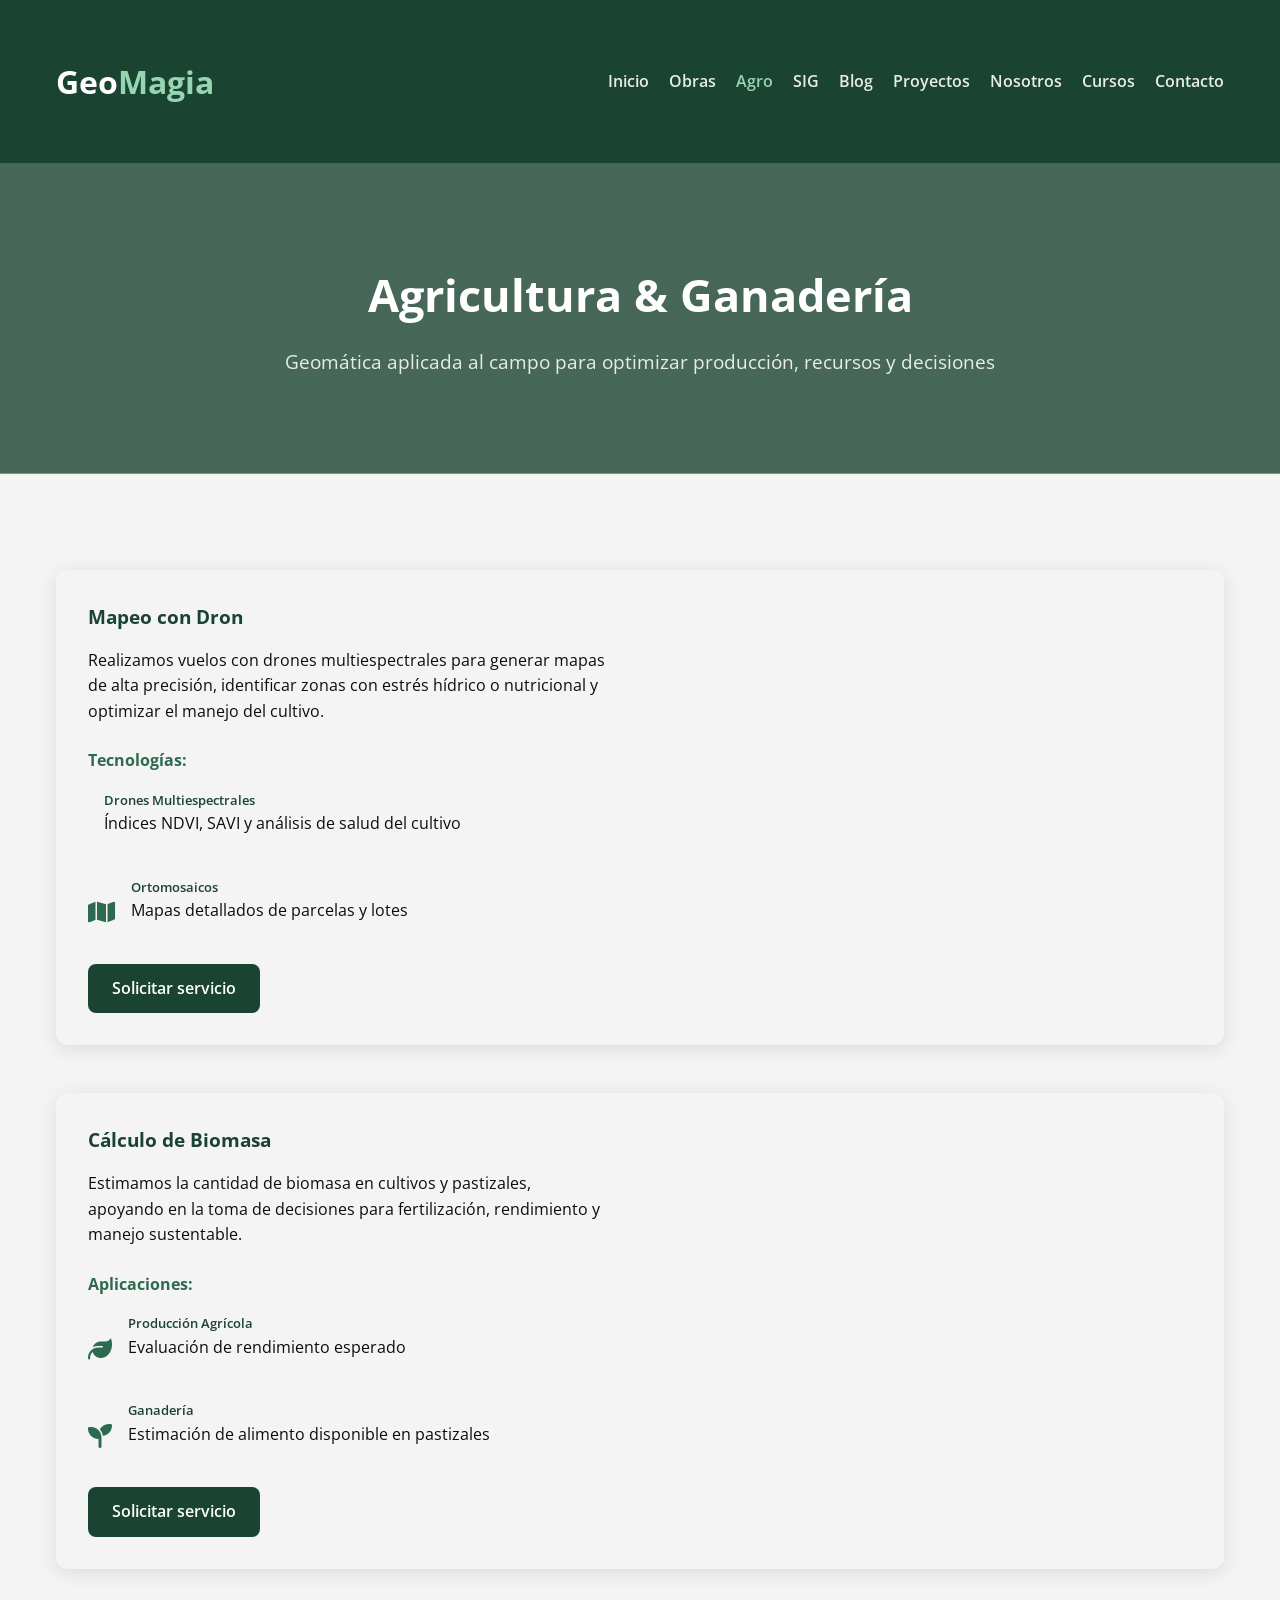
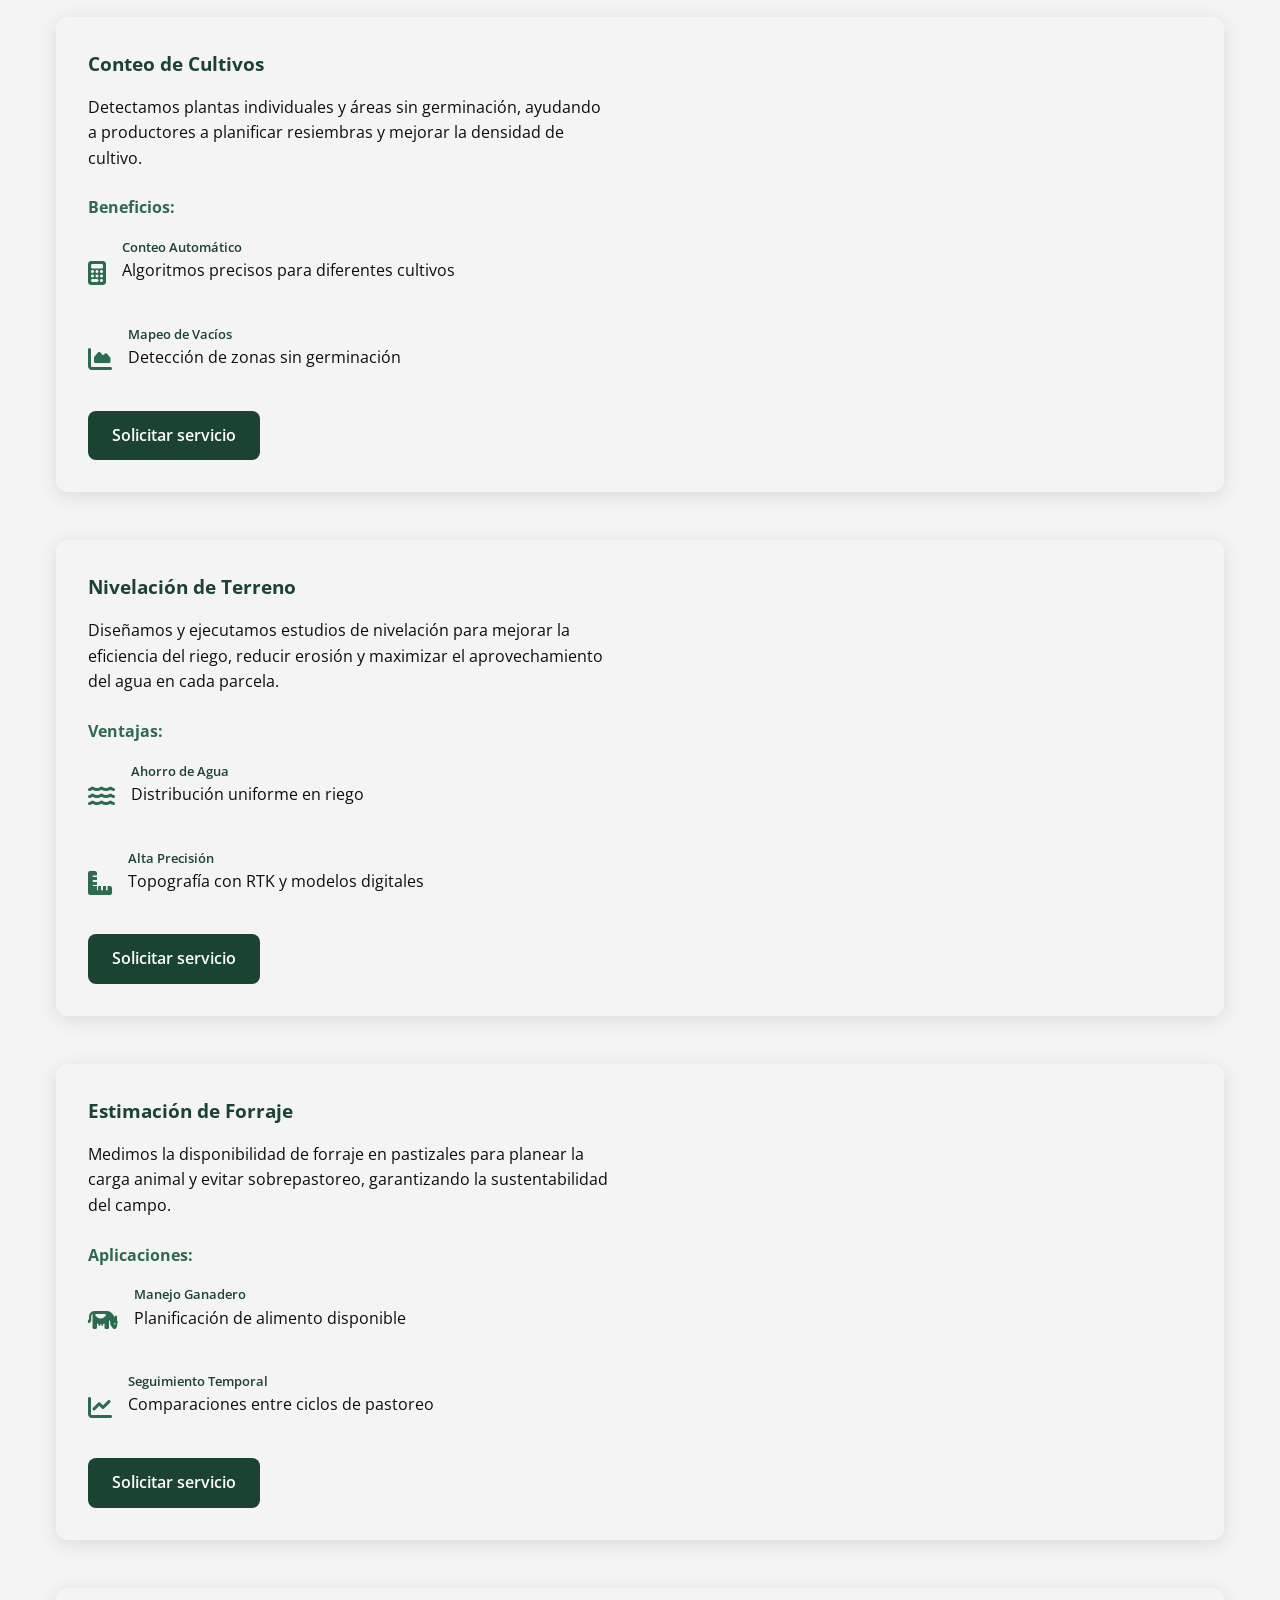
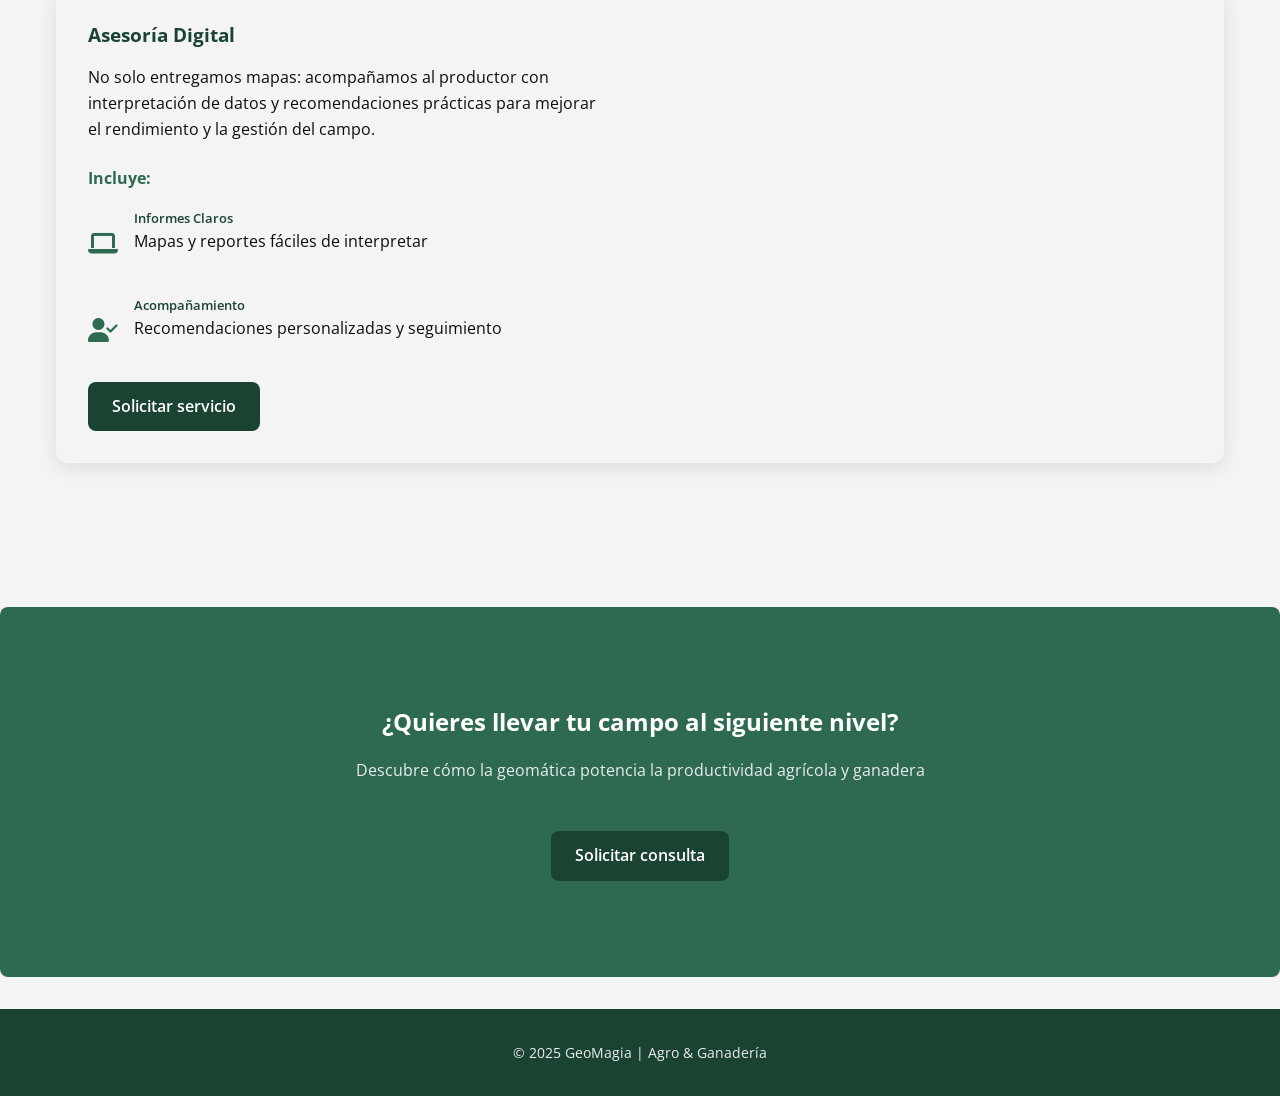
==== agro.html @ 9322156a "Interfaz Geoaxis: HTML, PHP y Diseño" ====
<!DOCTYPE html>
<html lang="es">
<head>
  <meta charset="UTF-8" />
  <meta name="viewport" content="width=device-width, initial-scale=1.0"/>
  <meta name="description" content="Soluciones geoespaciales aplicadas al agro y ganadería en México.">
  <meta name="keywords" content="geomática agro, agricultura de precisión, drones agrícolas, biomasa, conteo de cultivos, nivelación de terreno, forraje, asesoría digital">
  <meta name="author" content="GeoMagia">
  <title>GeoMagia - Agro</title>
  
  <link rel="stylesheet" href="/css/index.css" />
  <link rel="stylesheet" href="/css/agro.css" />
  <link rel="stylesheet" href="https://cdn.jsdelivr.net/npm/aos@2.3.4/dist/aos.css" />
  <link href="https://fonts.googleapis.com/css2?family=Open+Sans:wght@400;600;700&display=swap" rel="stylesheet" />
  <link rel="stylesheet" href="https://cdnjs.cloudflare.com/ajax/libs/font-awesome/6.4.0/css/all.min.css" />
</head>
<body>

<header class="header agro-header">
  <div class="contenedor">
    <div class="barra">
       <h1 class="logo">
                <a href="index.html" class="logo-link">Geo<span>Magia</span></a>
            </h1>
      <nav class="navegacion">
        <a href="index.html">Inicio</a>
        <a href="obras.html">Obras</a>
        <a href="agro.html" class="activo">Agro</a>
        <a href="sig.html">SIG</a>
        <a href="blog2.html">Blog</a>
        <a href="proyectos.html">Proyectos</a>
        <a href="nosotros.html">Nosotros</a>
        <a href="cursos.html">Cursos</a>
        <a href="contacto.html">Contacto</a>
      </nav>
    </div>
  </div>
</header>

<div class="hero-servicios agro-hero" data-aos="fade-in">
  <h1>Agricultura & Ganadería</h1>
  <p>Geomática aplicada al campo para optimizar producción, recursos y decisiones</p>
</div>

<main class="contenedor servicios-detalle">
  <section aria-label="Detalle de servicios agro">

    <!-- Servicio 1 -->
    <div class="servicio-detalle" data-aos="fade-right">
      <div class="servicio-texto">
        <h3>Mapeo con Dron</h3>
        <p>Realizamos vuelos con drones multiespectrales para generar mapas de alta precisión, identificar zonas con estrés hídrico o nutricional y optimizar el manejo del cultivo.</p>
        <div class="servicio-caracteristicas">
          <h4>Tecnologías:</h4>
          <div class="caracteristicas-grid">
            <div class="caracteristica">
              <i class="fas fa-drone"></i>
              <div>
                <h5>Drones Multiespectrales</h5>
                <p>Índices NDVI, SAVI y análisis de salud del cultivo</p>
              </div>
            </div>
            <div class="caracteristica">
              <i class="fas fa-map"></i>
              <div>
                <h5>Ortomosaicos</h5>
                <p>Mapas detallados de parcelas y lotes</p>
              </div>
            </div>
          </div>
        </div>
        <a href="contacto.html" class="boton-primario">Solicitar servicio</a>
      </div>
      <div class="servicio-imagen" style="background-image: url('https://elvuelodeldrone.com/wp-content/uploads/2022/11/DJI-Mavic-3M-cultivo.jpg');"></div>
    </div>

    <!-- Servicio 2 -->
    <div class="servicio-detalle" data-aos="fade-left">
      <div class="servicio-texto">
        <h3>Cálculo de Biomasa</h3>
        <p>Estimamos la cantidad de biomasa en cultivos y pastizales, apoyando en la toma de decisiones para fertilización, rendimiento y manejo sustentable.</p>
        <div class="servicio-caracteristicas">
          <h4>Aplicaciones:</h4>
          <div class="caracteristicas-grid">
            <div class="caracteristica">
              <i class="fas fa-leaf"></i>
              <div>
                <h5>Producción Agrícola</h5>
                <p>Evaluación de rendimiento esperado</p>
              </div>
            </div>
            <div class="caracteristica">
              <i class="fas fa-seedling"></i>
              <div>
                <h5>Ganadería</h5>
                <p>Estimación de alimento disponible en pastizales</p>
              </div>
            </div>
          </div>
        </div>
        <a href="contacto.html" class="boton-primario">Solicitar servicio</a>
      </div>
      <div class="servicio-imagen" style="background-image: url('https://www.czapp.com/wp-content/uploads/2024/05/fi.jpg');"></div>
    </div>

    <!-- Servicio 3 -->
    <div class="servicio-detalle" data-aos="fade-right">
      <div class="servicio-texto">
        <h3>Conteo de Cultivos</h3>
        <p>Detectamos plantas individuales y áreas sin germinación, ayudando a productores a planificar resiembras y mejorar la densidad de cultivo.</p>
        <div class="servicio-caracteristicas">
          <h4>Beneficios:</h4>
          <div class="caracteristicas-grid">
            <div class="caracteristica">
              <i class="fas fa-calculator"></i>
              <div>
                <h5>Conteo Automático</h5>
                <p>Algoritmos precisos para diferentes cultivos</p>
              </div>
            </div>
            <div class="caracteristica">
              <i class="fas fa-chart-area"></i>
              <div>
                <h5>Mapeo de Vacíos</h5>
                <p>Detección de zonas sin germinación</p>
              </div>
            </div>
          </div>
        </div>
        <a href="contacto.html" class="boton-primario">Solicitar servicio</a>
      </div>
      <div class="servicio-imagen" style="background-image: url('https://images.squarespace-cdn.com/content/v1/521e95f4e4b01c5870ce81cf/1602189055629-8PD3NYPQUON2DB9SNEA1/geospatialCropCounting.jpg');"></div>
    </div>

    <!-- Servicio 4 -->
    <div class="servicio-detalle" data-aos="fade-left">
      <div class="servicio-texto">
        <h3>Nivelación de Terreno</h3>
        <p>Diseñamos y ejecutamos estudios de nivelación para mejorar la eficiencia del riego, reducir erosión y maximizar el aprovechamiento del agua en cada parcela.</p>
        <div class="servicio-caracteristicas">
          <h4>Ventajas:</h4>
          <div class="caracteristicas-grid">
            <div class="caracteristica">
              <i class="fas fa-water"></i>
              <div>
                <h5>Ahorro de Agua</h5>
                <p>Distribución uniforme en riego</p>
              </div>
            </div>
            <div class="caracteristica">
              <i class="fas fa-ruler-combined"></i>
              <div>
                <h5>Alta Precisión</h5>
                <p>Topografía con RTK y modelos digitales</p>
              </div>
            </div>
          </div>
        </div>
        <a href="contacto.html" class="boton-primario">Solicitar servicio</a>
      </div>
      <div class="servicio-imagen" style="background-image: url('https://lirp.cdn-website.com/a0dd16ff/dms3rep/multi/opt/tierras-baldias-1920w.webp');"></div>
    </div>

    <!-- Servicio 5 -->
    <div class="servicio-detalle" data-aos="fade-right">
      <div class="servicio-texto">
        <h3>Estimación de Forraje</h3>
        <p>Medimos la disponibilidad de forraje en pastizales para planear la carga animal y evitar sobrepastoreo, garantizando la sustentabilidad del campo.</p>
        <div class="servicio-caracteristicas">
          <h4>Aplicaciones:</h4>
          <div class="caracteristicas-grid">
            <div class="caracteristica">
              <i class="fas fa-cow"></i>
              <div>
                <h5>Manejo Ganadero</h5>
                <p>Planificación de alimento disponible</p>
              </div>
            </div>
            <div class="caracteristica">
              <i class="fas fa-chart-line"></i>
              <div>
                <h5>Seguimiento Temporal</h5>
                <p>Comparaciones entre ciclos de pastoreo</p>
              </div>
            </div>
          </div>
        </div>
        <a href="contacto.html" class="boton-primario">Solicitar servicio</a>
      </div>
      <div class="servicio-imagen" style="background-image: url('https://a.storyblok.com/f/160385/071edb6901/vaca_come_pasto.jpg/m/?w=256&q=100');"></div>
    </div>

    <!-- Servicio 6 -->
    <div class="servicio-detalle" data-aos="fade-left">
      <div class="servicio-texto">
        <h3>Asesoría Digital</h3>
        <p>No solo entregamos mapas: acompañamos al productor con interpretación de datos y recomendaciones prácticas para mejorar el rendimiento y la gestión del campo.</p>
        <div class="servicio-caracteristicas">
          <h4>Incluye:</h4>
          <div class="caracteristicas-grid">
            <div class="caracteristica">
              <i class="fas fa-laptop"></i>
              <div>
                <h5>Informes Claros</h5>
                <p>Mapas y reportes fáciles de interpretar</p>
              </div>
            </div>
            <div class="caracteristica">
              <i class="fas fa-user-check"></i>
              <div>
                <h5>Acompañamiento</h5>
                <p>Recomendaciones personalizadas y seguimiento</p>
              </div>
            </div>
          </div>
        </div>
        <a href="contacto.html" class="boton-primario">Solicitar servicio</a>
      </div>
      <div class="servicio-imagen" style="background-image: url('https://images.unsplash.com/photo-1521790361543-f645cf042ec4?auto=format&fit=crop&w=900&q=80');"></div>
    </div>

  </section>
</main>

<section class="cta-section agro-cta">
  <div class="contenedor">
    <h2>¿Quieres llevar tu campo al siguiente nivel?</h2>
    <p>Descubre cómo la geomática potencia la productividad agrícola y ganadera</p>
    <a href="contacto.html" class="boton-primario">Solicitar consulta</a>
  </div>
</section>

<footer class="footer agro-footer">
  <p>&copy; 2025 GeoMagia | Agro & Ganadería</p>
</footer>

<script src="https://cdn.jsdelivr.net/npm/aos@2.3.4/dist/aos.js"></script>
<script>
  AOS.init({
    duration: 1000,
    once: true,
    easing: 'ease-in-out'
  });
</script>
</body>
</html>
---- css/index.css ----
:root {
    --azul: #1d4ed8;
    --gris-claro: #f5f5f5;
    --blanco: #ffffff;
    --negro: #111827;
}

* {
    box-sizing: border-box;
    margin: 0;
    padding: 0;
    font-family: 'Open Sans', sans-serif;
}

body {
    line-height: 1.6;
    background-color: var(--gris-claro);
    color: var(--negro);
}

a {
    text-decoration: none;
    color: inherit;
}

.contenedor {
    max-width: 1200px;
    margin: 0 auto;
    padding: 2rem 1rem;
}

/* Header y navegación */
.header {
    background-color: var(--negro);
    color: var(--blanco);
    padding: 1.5rem 0;
}

.logo {
    font-size: 2rem;
    font-weight: bold;
    color: white;
}

.logo-link {
    text-decoration: none; /* Quita el subrayado */
    color: inherit;        /* Mantiene el color original del logo */
    display: inline-block; /* Mantiene el comportamiento de bloque inline */
}


.logo span {
    color: var(--azul);
}

.barra {
    display: flex;
    justify-content: space-between;
    align-items: center;
    flex-wrap: wrap;
}

.navegacion a {
    margin-left: 1rem;
    color: white;
    font-weight: 600;
}

.hero {
    text-align: center;
    padding: 3rem 1rem;
}

.hero h1 {
    font-size: 2.5rem;
}

.hero p {
    font-size: 1.2rem;
    margin-top: 0.5rem;
}

/* Servicios */
.titulo-seccion {
    text-align: center;
    font-size: 2rem;
    margin-bottom: 2rem;
}

.servicios-grid {
    display: flex;
    flex-wrap: wrap;
    gap: 1.5rem;
    justify-content: center;
}

.servicio-card {
    background: white;
    border-left: 5px solid var(--azul);
    padding: 1.5rem;
    border-radius: 6px;
    box-shadow: 0 2px 10px rgba(0,0,0,0.05);
    flex: 1 1 300px;
    transition: all 0.3s ease;
}

.servicio-card:hover {
    transform: translateY(-6px);
    box-shadow: 0 6px 16px rgba(0,0,0,0.1);
}

.servicio-card h3 {
    margin-bottom: 0.5rem;
    color: var(--azul);
}

/* CTA */
.cta-section {
    text-align: center;
    background: linear-gradient(to right, #2563eb, #1d4ed8);
    color: white;
    padding: 3rem 1rem;
    border-radius: 8px;
    margin-top: 3rem;
}

.boton-primario {
    background-color: white;
    color: var(--azul);
    padding: 0.75rem 1.5rem;
    border-radius: 999px;
    font-weight: bold;
    margin-top: 1rem;
    display: inline-block;
    transition: transform 0.3s ease, background-color 0.3s ease;
}

.boton-primario:hover {
    background-color: #bfdbfe;
    transform: scale(1.05);
}

/* Visitas */
.visitas {
    text-align: center;
    margin: 2rem 0;
    font-size: 1.2rem;
}

/* Footer */
.footer {
    background-color: #1f2937;
    color: white;
    text-align: center;
    padding: 2rem 1rem;
    margin-top: 2rem;
}

/* Responsive */
@media (max-width: 768px) {
    .barra {
        flex-direction: column;
        align-items: flex-start;
    }
    
    .hero h1 {
        font-size: 2rem;
    }

    .servicio-card {
        flex: 1 1 100%;
    }
}
---- css/agro.css ----
/* ================================
   Agro & Medio Ambiente Styles
   ================================ */

/* Variables de color */
:root {
  --verde-oscuro: #1b4332;
  --verde-medio: #2d6a4f;
  --verde-claro: #95d5b2;
  --blanco: #ffffff;
  --gris-claro: #f4f4f4;
  --gris-texto: #e9ecef;
  --negro: #0d0d0d;
}

/* --------- Header --------- */
.agro-header {
  background: var(--verde-oscuro);
  color: var(--blanco);
}

.agro-header .logo span {
  color: var(--verde-claro);
}

.agro-header .navegacion a {
  color: var(--gris-texto);
  transition: color 0.3s;
}

.agro-header .navegacion a:hover,
.agro-header .navegacion a.activo {
  color: var(--verde-claro);
  font-weight: 600;
}


/* --------- Hero --------- */
.agro-hero {
  background: linear-gradient(rgba(27, 67, 50, 0.8), rgba(27, 67, 50, 0.8)),
              url("https://images.unsplash.com/photo-1500530855697-b586d89ba3ee?auto=format&fit=crop&w=1600&q=80");
  background-size: cover;
  background-position: center;
  color: var(--blanco);
  text-align: center;
  padding: 6rem 2rem;
}

.agro-hero h1 {
  font-size: 2.8rem;
  margin-bottom: 1rem;
  font-weight: 700;
}

.agro-hero p {
  font-size: 1.2rem;
  color: var(--gris-texto);
}

/* --------- Detalle de servicios --------- */
.servicios-detalle {
  margin: 4rem auto;
  max-width: 1200px;
}

.servicio-detalle {
  display: grid;
  grid-template-columns: repeat(auto-fit, minmax(350px, 1fr));
  margin-bottom: 3rem;
  border-radius: 12px;
  overflow: hidden;
  background: var(--gris-claro);
  box-shadow: 0 4px 20px rgba(0,0,0,0.1);
}

.servicio-texto {
  padding: 2rem;
}

.servicio-texto h3 {
  color: var(--verde-oscuro);
  margin-bottom: 1rem;
}

.servicio-texto p {
  margin-bottom: 1.5rem;
  line-height: 1.6;
}

.servicio-caracteristicas h4 {
  margin-bottom: 1rem;
  color: var(--verde-medio);
}

.caracteristicas-grid {
  display: grid;
  grid-template-columns: 1fr;
  gap: 1rem;
}

.caracteristica {
  display: flex;
  gap: 1rem;
  align-items: center;
}

.caracteristica i {
  font-size: 1.5rem;
  color: var(--verde-medio);
}

.caracteristica h5 {
  margin: 0;
  font-weight: 600;
  color: var(--verde-oscuro);
}

.servicio-imagen {
  min-height: 300px;
  background-size: cover;
  background-position: center;
}

/* --------- Botones --------- */
.boton-primario {
  display: inline-block;
  padding: 0.75rem 1.5rem;
  margin-top: 1rem;
  background: var(--verde-oscuro);
  color: var(--blanco);
  text-decoration: none;
  border-radius: 8px;
  font-weight: 600;
  transition: background 0.3s;
}

.boton-primario:hover {
  background: var(--verde-medio);
}

/* --------- CTA --------- */
.agro-cta {
  background: var(--verde-medio);
  color: var(--blanco);
  text-align: center;
  padding: 4rem 2rem;
}

.agro-cta h2 {
  margin-bottom: 1rem;
}

.agro-cta p {
  margin-bottom: 2rem;
  color: var(--gris-texto);
}

/* --------- Footer --------- */
.agro-footer {
  background: var(--verde-oscuro);
  color: var(--gris-texto);
  text-align: center;
  padding: 2rem;
  font-size: 0.9rem;
}
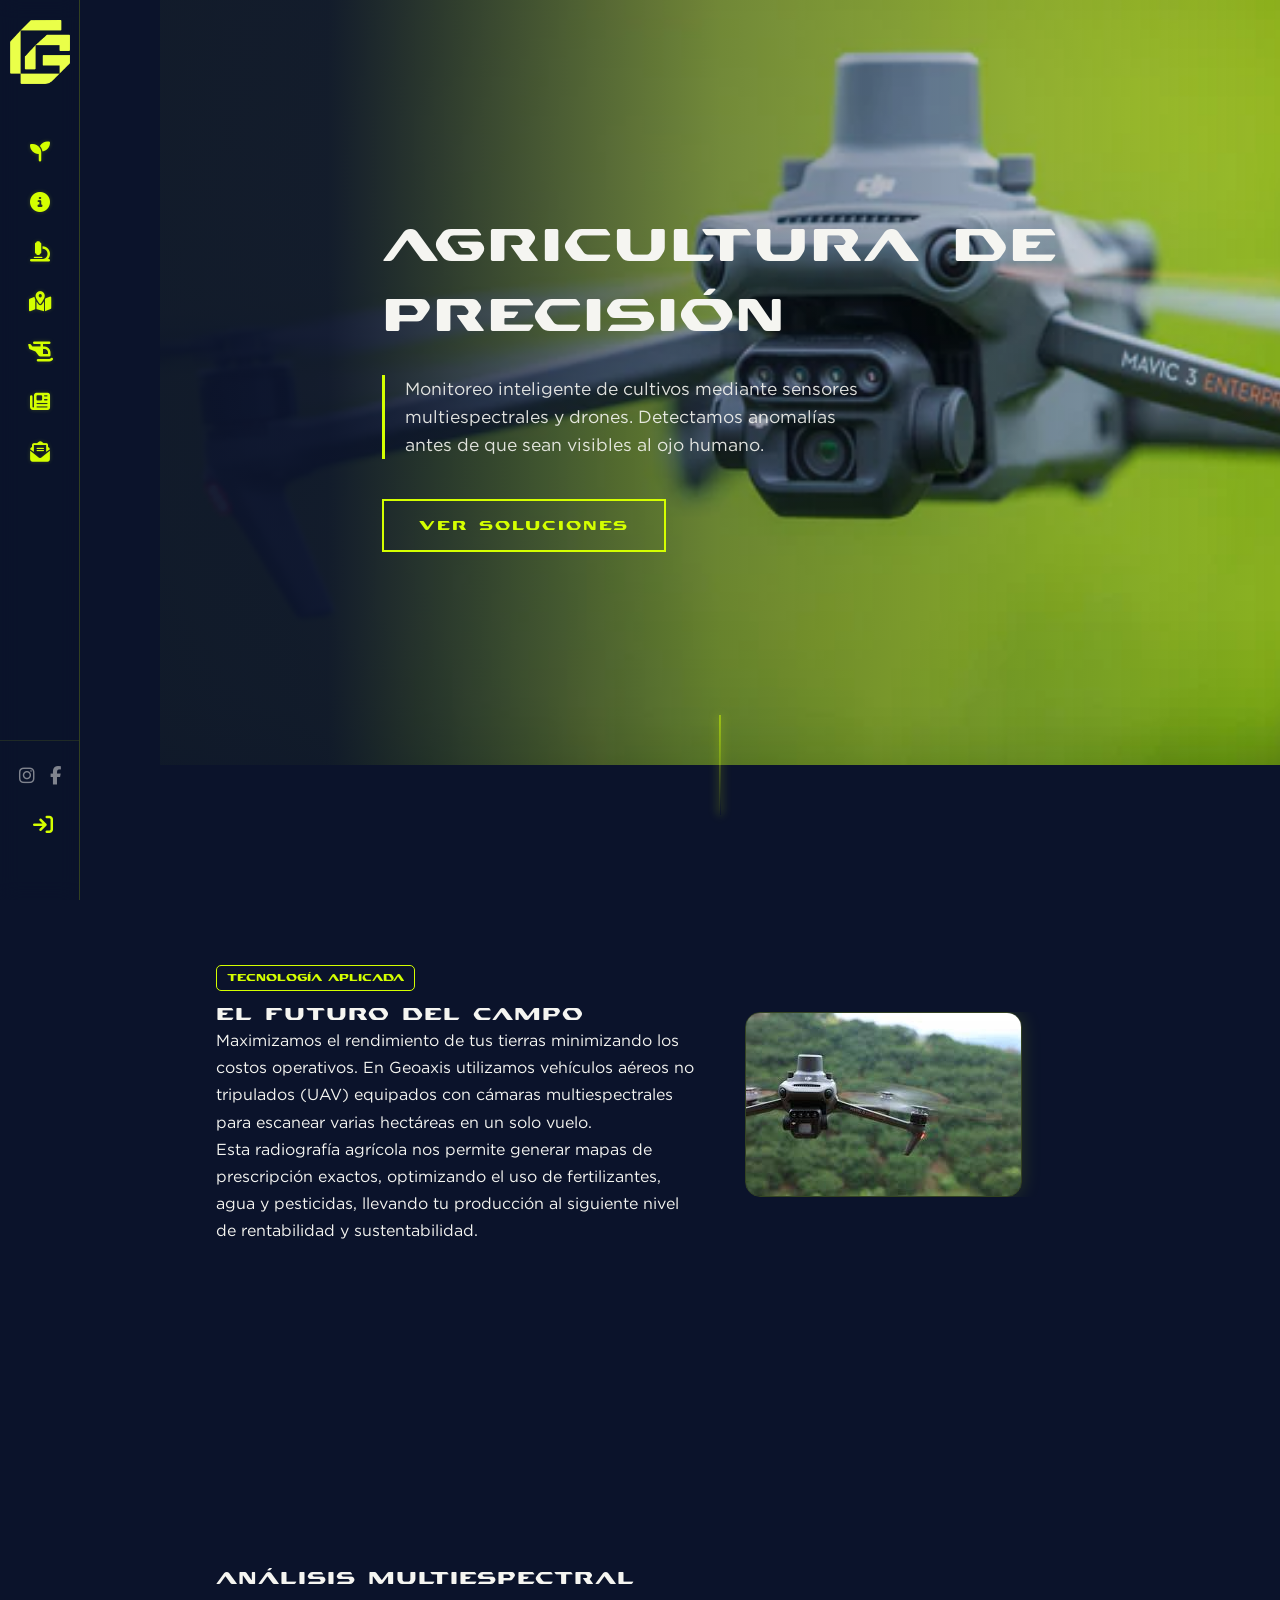
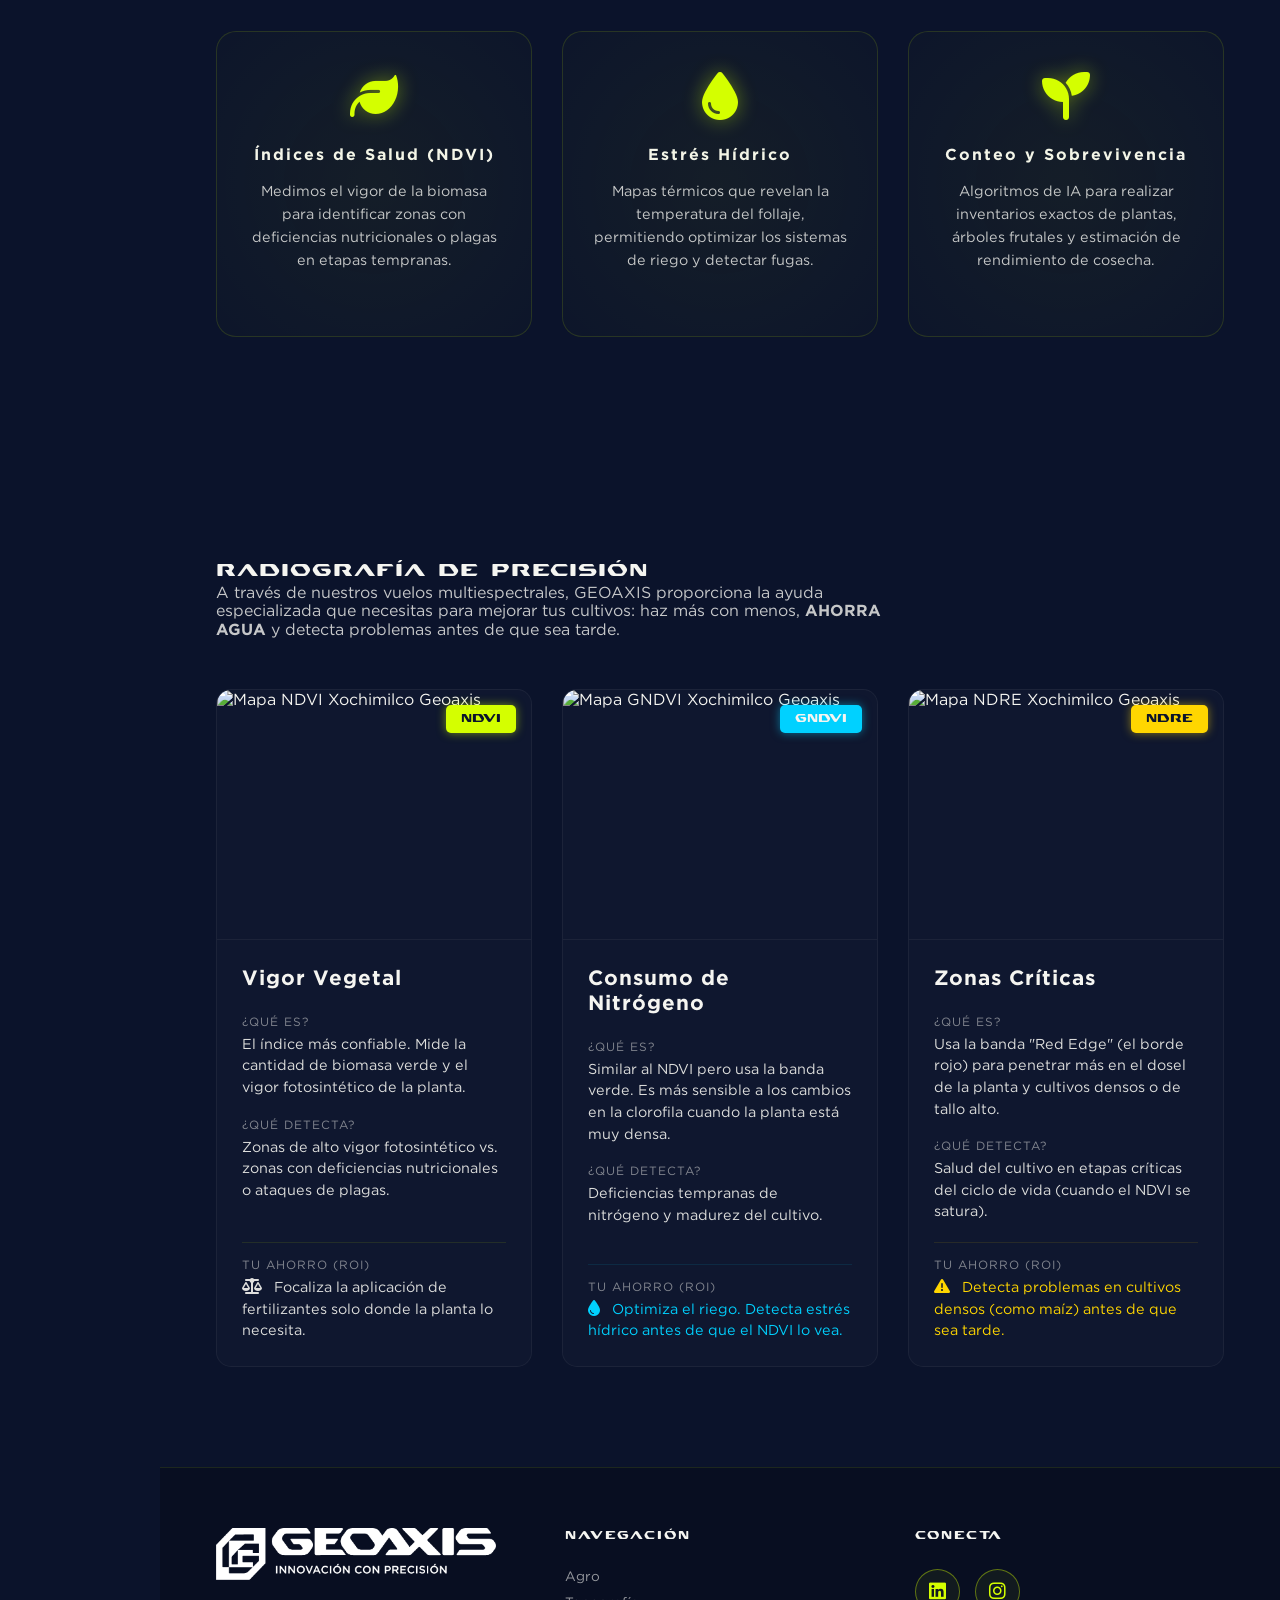
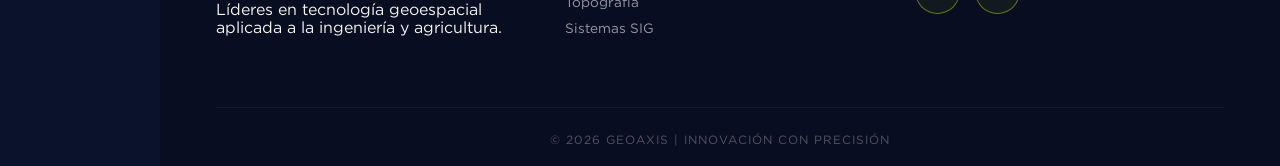
==== commit fb1c41f4: "Agregadas páginas de Agro Análisis y SIG con diseño responsivo" ====
--- a/agro.html
+++ b/agro.html
@@ -1,246 +1,203 @@
 <!DOCTYPE html>
 <html lang="es">
 <head>
-  <meta charset="UTF-8" />
-  <meta name="viewport" content="width=device-width, initial-scale=1.0"/>
-  <meta name="description" content="Soluciones geoespaciales aplicadas al agro y ganadería en México.">
-  <meta name="keywords" content="geomática agro, agricultura de precisión, drones agrícolas, biomasa, conteo de cultivos, nivelación de terreno, forraje, asesoría digital">
-  <meta name="author" content="GeoMagia">
-  <title>GeoMagia - Agro</title>
-  
-  <link rel="stylesheet" href="/css/index.css" />
-  <link rel="stylesheet" href="/css/agro.css" />
-  <link rel="stylesheet" href="https://cdn.jsdelivr.net/npm/aos@2.3.4/dist/aos.css" />
-  <link href="https://fonts.googleapis.com/css2?family=Open+Sans:wght@400;600;700&display=swap" rel="stylesheet" />
-  <link rel="stylesheet" href="https://cdnjs.cloudflare.com/ajax/libs/font-awesome/6.4.0/css/all.min.css" />
+    <meta charset="UTF-8">
+    <meta name="viewport" content="width=device-width, initial-scale=1.0">
+    <title>Geoaxis | Agro Análisis</title>
+    
+    <link rel="stylesheet" href="css/main.css">
+    <link rel="stylesheet" href="https://cdnjs.cloudflare.com/ajax/libs/font-awesome/6.4.0/css/all.min.css">
+    <link href="https://unpkg.com/aos@2.3.1/dist/aos.css" rel="stylesheet">
 </head>
-<body>
-
-<header class="header agro-header">
-  <div class="contenedor">
-    <div class="barra">
-       <h1 class="logo">
-                <a href="index.html" class="logo-link">Geo<span>Magia</span></a>
-            </h1>
-      <nav class="navegacion">
-        <a href="index.html">Inicio</a>
-        <a href="obras.html">Obras</a>
-        <a href="agro.html" class="activo">Agro</a>
-        <a href="sig.html">SIG</a>
-        <a href="blog2.html">Blog</a>
-        <a href="proyectos.html">Proyectos</a>
-        <a href="nosotros.html">Nosotros</a>
-        <a href="cursos.html">Cursos</a>
-        <a href="contacto.html">Contacto</a>
-      </nav>
-    </div>
-  </div>
-</header>
-
-<div class="hero-servicios agro-hero" data-aos="fade-in">
-  <h1>Agricultura & Ganadería</h1>
-  <p>Geomática aplicada al campo para optimizar producción, recursos y decisiones</p>
-</div>
-
-<main class="contenedor servicios-detalle">
-  <section aria-label="Detalle de servicios agro">
-
-    <!-- Servicio 1 -->
-    <div class="servicio-detalle" data-aos="fade-right">
-      <div class="servicio-texto">
-        <h3>Mapeo con Dron</h3>
-        <p>Realizamos vuelos con drones multiespectrales para generar mapas de alta precisión, identificar zonas con estrés hídrico o nutricional y optimizar el manejo del cultivo.</p>
-        <div class="servicio-caracteristicas">
-          <h4>Tecnologías:</h4>
-          <div class="caracteristicas-grid">
-            <div class="caracteristica">
-              <i class="fas fa-drone"></i>
-              <div>
-                <h5>Drones Multiespectrales</h5>
-                <p>Índices NDVI, SAVI y análisis de salud del cultivo</p>
-              </div>
-            </div>
-            <div class="caracteristica">
-              <i class="fas fa-map"></i>
-              <div>
-                <h5>Ortomosaicos</h5>
-                <p>Mapas detallados de parcelas y lotes</p>
-              </div>
-            </div>
-          </div>
+
+<body class="page-agro">
+
+    <nav class="hud-menu">
+        <div class="logo-container">
+            <a href="index.html">
+                <img src="img/geoaxis/MONOGRAMA VERDE ELECTRICO.png" alt="Geoaxis Home" class="mini-logo">
+            </a>
         </div>
-        <a href="contacto.html" class="boton-primario">Solicitar servicio</a>
-      </div>
-      <div class="servicio-imagen" style="background-image: url('https://elvuelodeldrone.com/wp-content/uploads/2022/11/DJI-Mavic-3M-cultivo.jpg');"></div>
-    </div>
-
-    <!-- Servicio 2 -->
-    <div class="servicio-detalle" data-aos="fade-left">
-      <div class="servicio-texto">
-        <h3>Cálculo de Biomasa</h3>
-        <p>Estimamos la cantidad de biomasa en cultivos y pastizales, apoyando en la toma de decisiones para fertilización, rendimiento y manejo sustentable.</p>
-        <div class="servicio-caracteristicas">
-          <h4>Aplicaciones:</h4>
-          <div class="caracteristicas-grid">
-            <div class="caracteristica">
-              <i class="fas fa-leaf"></i>
-              <div>
-                <h5>Producción Agrícola</h5>
-                <p>Evaluación de rendimiento esperado</p>
-              </div>
-            </div>
-            <div class="caracteristica">
-              <i class="fas fa-seedling"></i>
-              <div>
-                <h5>Ganadería</h5>
-                <p>Estimación de alimento disponible en pastizales</p>
-              </div>
-            </div>
-          </div>
+        <ul class="nav-links">
+            <li><a href="agro.html"><i class="fa-solid fa-seedling"></i> <span>AGRO ANÁLISIS</span></a></li>
+            <li><a href="nosotros.html"><i class="fa-solid fa-circle-info"></i> <span>NOSOTROS</span></a></li>
+            <li><a href="obras.html"><i class="fa-solid fa-microscope"></i> <span>TOPOGRAFÍA</span></a></li>
+            <li><a href="index.html#sig"><i class="fa-solid fa-map-location-dot"></i> <span>APLICACIONES SIG</span></a></li>
+            <li><a href="index.html#dron"><i class="fa-solid fa-helicopter"></i> <span>VIGILANCIA DRON</span></a></li>
+            <li><a href="index.html#blog"><i class="fa-solid fa-newspaper"></i> <span>BLOG GEOMÁTICA</span></a></li>
+            <li><a href="#contacto"><i class="fa-solid fa-envelope-open-text"></i> <span>CONTACTO</span></a></li>
+        </ul>
+
+        <div class="hud-bottom">
+            <div class="hud-socials">
+                <a href="#"><i class="fa-brands fa-instagram"></i></a>
+                <a href="#"><i class="fa-brands fa-facebook-f"></i></a>
+            </div>
+            <a href="#" class="btn-portal">
+                <i class="fa-solid fa-arrow-right-to-bracket"></i>
+                <span>PORTAL DE DATOS</span>
+            </a>
         </div>
-        <a href="contacto.html" class="boton-primario">Solicitar servicio</a>
-      </div>
-      <div class="servicio-imagen" style="background-image: url('https://www.czapp.com/wp-content/uploads/2024/05/fi.jpg');"></div>
-    </div>
-
-    <!-- Servicio 3 -->
-    <div class="servicio-detalle" data-aos="fade-right">
-      <div class="servicio-texto">
-        <h3>Conteo de Cultivos</h3>
-        <p>Detectamos plantas individuales y áreas sin germinación, ayudando a productores a planificar resiembras y mejorar la densidad de cultivo.</p>
-        <div class="servicio-caracteristicas">
-          <h4>Beneficios:</h4>
-          <div class="caracteristicas-grid">
-            <div class="caracteristica">
-              <i class="fas fa-calculator"></i>
-              <div>
-                <h5>Conteo Automático</h5>
-                <p>Algoritmos precisos para diferentes cultivos</p>
-              </div>
-            </div>
-            <div class="caracteristica">
-              <i class="fas fa-chart-area"></i>
-              <div>
-                <h5>Mapeo de Vacíos</h5>
-                <p>Detección de zonas sin germinación</p>
-              </div>
-            </div>
-          </div>
-        </div>
-        <a href="contacto.html" class="boton-primario">Solicitar servicio</a>
-      </div>
-      <div class="servicio-imagen" style="background-image: url('https://images.squarespace-cdn.com/content/v1/521e95f4e4b01c5870ce81cf/1602189055629-8PD3NYPQUON2DB9SNEA1/geospatialCropCounting.jpg');"></div>
-    </div>
-
-    <!-- Servicio 4 -->
-    <div class="servicio-detalle" data-aos="fade-left">
-      <div class="servicio-texto">
-        <h3>Nivelación de Terreno</h3>
-        <p>Diseñamos y ejecutamos estudios de nivelación para mejorar la eficiencia del riego, reducir erosión y maximizar el aprovechamiento del agua en cada parcela.</p>
-        <div class="servicio-caracteristicas">
-          <h4>Ventajas:</h4>
-          <div class="caracteristicas-grid">
-            <div class="caracteristica">
-              <i class="fas fa-water"></i>
-              <div>
-                <h5>Ahorro de Agua</h5>
-                <p>Distribución uniforme en riego</p>
-              </div>
-            </div>
-            <div class="caracteristica">
-              <i class="fas fa-ruler-combined"></i>
-              <div>
-                <h5>Alta Precisión</h5>
-                <p>Topografía con RTK y modelos digitales</p>
-              </div>
-            </div>
-          </div>
-        </div>
-        <a href="contacto.html" class="boton-primario">Solicitar servicio</a>
-      </div>
-      <div class="servicio-imagen" style="background-image: url('https://lirp.cdn-website.com/a0dd16ff/dms3rep/multi/opt/tierras-baldias-1920w.webp');"></div>
-    </div>
-
-    <!-- Servicio 5 -->
-    <div class="servicio-detalle" data-aos="fade-right">
-      <div class="servicio-texto">
-        <h3>Estimación de Forraje</h3>
-        <p>Medimos la disponibilidad de forraje en pastizales para planear la carga animal y evitar sobrepastoreo, garantizando la sustentabilidad del campo.</p>
-        <div class="servicio-caracteristicas">
-          <h4>Aplicaciones:</h4>
-          <div class="caracteristicas-grid">
-            <div class="caracteristica">
-              <i class="fas fa-cow"></i>
-              <div>
-                <h5>Manejo Ganadero</h5>
-                <p>Planificación de alimento disponible</p>
-              </div>
-            </div>
-            <div class="caracteristica">
-              <i class="fas fa-chart-line"></i>
-              <div>
-                <h5>Seguimiento Temporal</h5>
-                <p>Comparaciones entre ciclos de pastoreo</p>
-              </div>
-            </div>
-          </div>
-        </div>
-        <a href="contacto.html" class="boton-primario">Solicitar servicio</a>
-      </div>
-      <div class="servicio-imagen" style="background-image: url('https://a.storyblok.com/f/160385/071edb6901/vaca_come_pasto.jpg/m/?w=256&q=100');"></div>
-    </div>
-
-    <!-- Servicio 6 -->
-    <div class="servicio-detalle" data-aos="fade-left">
-      <div class="servicio-texto">
-        <h3>Asesoría Digital</h3>
-        <p>No solo entregamos mapas: acompañamos al productor con interpretación de datos y recomendaciones prácticas para mejorar el rendimiento y la gestión del campo.</p>
-        <div class="servicio-caracteristicas">
-          <h4>Incluye:</h4>
-          <div class="caracteristicas-grid">
-            <div class="caracteristica">
-              <i class="fas fa-laptop"></i>
-              <div>
-                <h5>Informes Claros</h5>
-                <p>Mapas y reportes fáciles de interpretar</p>
-              </div>
-            </div>
-            <div class="caracteristica">
-              <i class="fas fa-user-check"></i>
-              <div>
-                <h5>Acompañamiento</h5>
-                <p>Recomendaciones personalizadas y seguimiento</p>
-              </div>
-            </div>
-          </div>
-        </div>
-        <a href="contacto.html" class="boton-primario">Solicitar servicio</a>
-      </div>
-      <div class="servicio-imagen" style="background-image: url('https://images.unsplash.com/photo-1521790361543-f645cf042ec4?auto=format&fit=crop&w=900&q=80');"></div>
-    </div>
-
-  </section>
-</main>
-
-<section class="cta-section agro-cta">
-  <div class="contenedor">
-    <h2>¿Quieres llevar tu campo al siguiente nivel?</h2>
-    <p>Descubre cómo la geomática potencia la productividad agrícola y ganadera</p>
-    <a href="contacto.html" class="boton-primario">Solicitar consulta</a>
-  </div>
-</section>
-
-<footer class="footer agro-footer">
-  <p>&copy; 2025 GeoMagia | Agro & Ganadería</p>
-</footer>
-
-<script src="https://cdn.jsdelivr.net/npm/aos@2.3.4/dist/aos.js"></script>
-<script>
-  AOS.init({
-    duration: 1000,
-    once: true,
-    easing: 'ease-in-out'
-  });
-</script>
+    </nav>
+
+    <main class="main-content">
+        
+        <header class="hero-section" style="background-image: linear-gradient(to right, rgba(11, 19, 43, 0.95) 15%, rgba(11, 19, 43, 0.4) 50%, transparent 100%), url('img/agro_img/mavic3M_1.jpg');">
+            <div class="hero-content" data-aos="fade-right">
+                <h1 class="font-skyrox text-white">AGRICULTURA DE <br><span class="text-lima">PRECISIÓN</span></h1>
+                <p class="font-gotham text-white">Monitoreo inteligente de cultivos mediante sensores multiespectrales y drones. Detectamos anomalías antes de que sean visibles al ojo humano.</p>
+                <div class="hero-btns">
+                    <a href="#servicios-agro" class="btn-geo">VER SOLUCIONES</a>
+                </div>
+            </div>
+        </header>
+
+        <section class="container section-separator">
+            <div class="project-case" data-aos="fade-up">
+                <div class="project-info">
+                    <span class="tag-lima" style="display:inline-block; margin-bottom:10px; color:#D4FF00; border:1px solid #D4FF00; padding:5px 10px; border-radius:5px; font-family:'Skyrox'; font-size:0.8rem;">TECNOLOGÍA APLICADA</span>
+                    <h2 class="font-skyrox text-white mb-4">EL FUTURO DEL <span class="text-lima">CAMPO</span></h2>
+                    <p class="font-gotham text-white mb-4">Maximizamos el rendimiento de tus tierras minimizando los costos operativos. En Geoaxis utilizamos vehículos aéreos no tripulados (UAV) equipados con cámaras multiespectrales para escanear varias hectáreas en un solo vuelo.</p>
+                    <p class="font-gotham text-white mb-4">Esta radiografía agrícola nos permite generar mapas de prescripción exactos, optimizando el uso de fertilizantes, agua y pesticidas, llevando tu producción al siguiente nivel de rentabilidad y sustentabilidad.</p>
+                </div>
+                <div class="project-visual">
+                    <img src="img/agro_img/mavic3M_3.jpg" alt="Dron agrícola multiespectral" class="img-fluid shadow-neon">
+                </div>
+            </div>
+        </section>
+
+        <section id="servicios-agro" class="container section-separator mb-5">
+            <h2 class="font-skyrox text-center mb-5" data-aos="fade-up">ANÁLISIS <span class="text-lima">MULTIESPECTRAL</span></h2>
+            
+            <div class="entregables-grid">
+                <div class="entregable-card" data-aos="zoom-in">
+                    <div class="card-glow"></div>
+                    <div class="file-icon"><i class="fa-solid fa-leaf"></i></div>
+                    <h4 class="font-skyrox text-white">Índices de Salud (NDVI)</h4>
+                    <p class="text-white font-gotham">Medimos el vigor de la biomasa para identificar zonas con deficiencias nutricionales o plagas en etapas tempranas.</p>
+                </div>
+                
+                <div class="entregable-card" data-aos="zoom-in" data-aos-delay="100">
+                    <div class="card-glow"></div>
+                    <div class="file-icon"><i class="fa-solid fa-droplet"></i></div>
+                    <h4 class="font-skyrox text-white">Estrés Hídrico</h4>
+                    <p class="text-white font-gotham">Mapas térmicos que revelan la temperatura del follaje, permitiendo optimizar los sistemas de riego y detectar fugas.</p>
+                </div>
+
+                <div class="entregable-card" data-aos="zoom-in" data-aos-delay="200">
+                    <div class="card-glow"></div>
+                    <div class="file-icon"><i class="fa-solid fa-seedling"></i></div>
+                    <h4 class="font-skyrox text-white">Conteo y Sobrevivencia</h4>
+                    <p class="text-white font-gotham">Algoritmos de IA para realizar inventarios exactos de plantas, árboles frutales y estimación de rendimiento de cosecha.</p>
+                </div>
+            </div>
+        </section>
+
+        <section id="comparativa-indices" class="container section-separator mb-5">
+            <h2 class="font-skyrox text-center mb-4" data-aos="fade-up">RADIOGRAFÍA <span class="text-lima">DE PRECISIÓN</span></h2>
+            <p class="font-gotham text-center text-white mb-5 mx-auto" style="max-width: 700px; opacity: 0.8;" data-aos="fade-up" data-aos-delay="100">
+                A través de nuestros vuelos multiespectrales, GEOAXIS proporciona la ayuda especializada que necesitas para mejorar tus cultivos: haz más con menos, <strong class="text-lima">AHORRA AGUA</strong> y detecta problemas antes de que sea tarde.
+            </p>
+
+            <div class="agro-indices-grid">
+                
+                <div class="index-showcase-card" data-aos="fade-right" data-aos-delay="200">
+                    <div class="map-visual">
+                        <img src="img/agro_img/NDVI_MAPA_XOCH191125.png" alt="Mapa NDVI Xochimilco Geoaxis" class="img-fluid">
+                        <div class="index-badge">NDVI</div>
+                    </div>
+                    <div class="index-info">
+                        <h4 class="font-skyrox text-white">Vigor Vegetal</h4>
+                        <div class="info-block">
+                            <p class="label-tech font-gotham">¿QUÉ ES?</p>
+                            <p class="text-white font-gotham">El índice más confiable. Mide la cantidad de biomasa verde y el vigor fotosintético de la planta.</p>
+                        </div>
+                        <div class="info-block">
+                            <p class="label-tech font-gotham">¿QUÉ DETECTA?</p>
+                            <p class="text-white font-gotham">Zonas de alto vigor fotosintético vs. zonas con deficiencias nutricionales o ataques de plagas.</p>
+                        </div>
+                        <div class="info-block benefit">
+                            <p class="label-tech font-gotham">TU AHORRO (ROI)</p>
+                            <p class="text-lima font-gotham"><i class="fa-solid fa-scale-balanced"></i> Focaliza la aplicación de fertilizantes solo donde la planta lo necesita.</p>
+                        </div>
+                    </div>
+                </div>
+
+                <div class="index-showcase-card" data-aos="fade-up" data-aos-delay="300">
+                    <div class="map-visual">
+                        <img src="img/agro_img/GNDVI_A.png" alt="Mapa GNDVI Xochimilco Geoaxis" class="img-fluid">
+                        <div class="index-badge secondary">GNDVI</div>
+                    </div>
+                    <div class="index-info">
+                        <h4 class="font-skyrox text-white">Consumo de Nitrógeno</h4>
+                        <div class="info-block">
+                            <p class="label-tech font-gotham">¿QUÉ ES?</p>
+                            <p class="text-white font-gotham">Similar al NDVI pero usa la banda verde. Es más sensible a los cambios en la clorofila cuando la planta está muy densa.</p>
+                        </div>
+                        <div class="info-block">
+                            <p class="label-tech font-gotham">¿QUÉ DETECTA?</p>
+                            <p class="text-white font-gotham">Deficiencias tempranas de nitrógeno y madurez del cultivo.</p>
+                        </div>
+                        <div class="info-block benefit water">
+                            <p class="label-tech font-gotham">TU AHORRO (ROI)</p>
+                            <p class="text-lima font-gotham"><i class="fa-solid fa-droplet"></i> Optimiza el riego. Detecta estrés hídrico antes de que el NDVI lo vea.</p>
+                        </div>
+                    </div>
+                </div>
+
+                <div class="index-showcase-card" data-aos="fade-left" data-aos-delay="400">
+                    <div class="map-visual">
+                        <img src="img/agro_img/ndre_A.png" alt="Mapa NDRE Xochimilco Geoaxis" class="img-fluid">
+                        <div class="index-badge tertiary">NDRE</div>
+                    </div>
+                    <div class="index-info">
+                        <h4 class="font-skyrox text-white">Zonas Críticas</h4>
+                        <div class="info-block">
+                            <p class="label-tech font-gotham">¿QUÉ ES?</p>
+                            <p class="text-white font-gotham">Usa la banda "Red Edge" (el borde rojo) para penetrar más en el dosel de la planta y cultivos densos o de tallo alto.</p>
+                        </div>
+                        <div class="info-block">
+                            <p class="label-tech font-gotham">¿QUÉ DETECTA?</p>
+                            <p class="text-white font-gotham">Salud del cultivo en etapas críticas del ciclo de vida (cuando el NDVI se satura).</p>
+                        </div>
+                        <div class="info-block benefit alarm">
+                            <p class="label-tech font-gotham">TU AHORRO (ROI)</p>
+                            <p class="text-lima font-gotham"><i class="fa-solid fa-triangle-exclamation"></i> Detecta problemas en cultivos densos (como maíz) antes de que sea tarde.</p>
+                        </div>
+                    </div>
+                </div>
+
+            </div>
+        </section>
+
+        <footer class="main-footer" id="contacto">
+            <div class="footer-grid">
+                <div class="footer-info">
+                    <img src="img/geoaxis/GEOAXIS LOGO BLANCO.png" alt="Geoaxis Logo" class="footer-logo">
+                    <p class="font-gotham">Líderes en tecnología geoespacial aplicada a la ingeniería y agricultura.</p>
+                </div>
+                <div class="footer-links font-gotham">
+                    <h4>NAVEGACIÓN</h4>
+                    <a href="#agro">Agro</a>
+                    <a href="#topografia">Topografía</a>
+                    <a href="#sig">Sistemas SIG</a>
+                </div>
+                <div class="footer-social">
+                    <h4>CONECTA</h4>
+                    <div class="social-icons">
+                        <a href="#"><i class="fa-brands fa-linkedin"></i></a>
+                        <a href="https://www.instagram.com/geoaxis_mx/"><i class="fa-brands fa-instagram"></i></a>
+                    </div>
+                </div>
+            </div>
+            <div class="footer-bottom font-gotham">
+                <p>&copy; 2026 GEOAXIS | INNOVACIÓN CON PRECISIÓN</p>
+            </div>
+        </footer>
+
+    </main>
+
+    <script src="https://unpkg.com/aos@2.3.1/dist/aos.js"></script>
+    <script>AOS.init({ duration: 1000, once: true });</script>
 </body>
-</html>
+</html>
--- a/css/main.css
+++ b/css/main.css
@@ -0,0 +1,1536 @@
+@charset "UTF-8";
+/* --- SKYROX (Títulos de impacto) --- */
+@font-face {
+  font-family: "Skyrox";
+  src: url("../fonts/Skyrox-MediumCondensed.otf") format("opentype");
+}
+/* --- GOTHAM FAMILY (Tus 5 estilos de Gotham) --- */
+@font-face {
+  font-family: "Gotham";
+  src: url("../fonts/Gotham-Bold.otf") format("opentype");
+  font-weight: 700;
+}
+@font-face {
+  font-family: "Gotham";
+  src: url("../fonts/Gotham-Medium.otf") format("opentype");
+  font-weight: 500;
+}
+@font-face {
+  font-family: "Gotham";
+  src: url("../fonts/Gotham Book Font.otf") format("opentype");
+  font-weight: 400;
+}
+@font-face {
+  font-family: "Gotham";
+  src: url("../fonts/Gotham-MediumItalic.otf") format("opentype");
+  font-weight: 500;
+  font-style: italic;
+}
+@font-face {
+  font-family: "Gotham";
+  src: url("../fonts/Gotham-UltraIta.otf") format("opentype");
+  font-weight: 900;
+  font-style: italic;
+}
+/* ==========================================================================
+   RESET Y CONFIGURACIÓN BASE
+   ========================================================================== */
+* {
+  margin: 0;
+  padding: 0;
+  box-sizing: border-box;
+}
+
+body {
+  background-color: #0B132B;
+  color: #F5F5F1;
+  font-family: "Gotham", sans-serif;
+  overflow-x: hidden;
+}
+
+/* ==========================================================================
+   CLASES UTILITARIAS GLOBALES
+   ========================================================================== */
+.container {
+  max-width: 1200px;
+  margin: 0 auto;
+  padding: 0 40px;
+}
+
+.section-separator {
+  padding-top: 120px;
+  padding-bottom: 100px;
+}
+
+.text-justify {
+  text-align: justify;
+}
+
+/* A. REGISTRO (La base de todo) */
+@font-face {
+  font-family: "Skyrox";
+  src: url("../fonts/Skyrox-MediumCondensed.otf") format("opentype");
+}
+@font-face {
+  font-family: "Gotham";
+  src: url("../fonts/Gotham-Bold.otf") format("opentype");
+  font-weight: 700;
+}
+@font-face {
+  font-family: "Gotham";
+  src: url("../fonts/Gotham-Medium.otf") format("opentype");
+  font-weight: 500;
+}
+@font-face {
+  font-family: "Gotham";
+  src: url("../fonts/Gotham Book Font.otf") format("opentype");
+  font-weight: 400;
+}
+@font-face {
+  font-family: "Gotham";
+  src: url("../fonts/Gotham-UltraIta.otf") format("opentype");
+  font-weight: 900;
+  font-style: italic;
+}
+/* C. TUS REGLAS DE ESTILO BASE */
+h1, h2, .bento-item h3 {
+  font-family: "Skyrox", sans-serif;
+  text-transform: uppercase;
+  letter-spacing: 1px;
+}
+
+p, .footer-bottom {
+  font-family: "Gotham", sans-serif;
+  font-weight: 400;
+}
+
+/* ESTILO DEL BOTÓN BTN-GEO */
+.btn-geo {
+  display: inline-block;
+  padding: 15px 35px;
+  font-family: "Skyrox", sans-serif;
+  font-size: 1.1rem;
+  color: #D4FF00;
+  text-decoration: none;
+  border: 2px solid #D4FF00;
+  background: transparent;
+  position: relative;
+  overflow: hidden;
+  transition: all 0.4s ease;
+  letter-spacing: 2px;
+  z-index: 1;
+  cursor: pointer;
+}
+.btn-geo::before {
+  content: "";
+  position: absolute;
+  top: 0;
+  left: -100%;
+  width: 100%;
+  height: 100%;
+  background: #D4FF00;
+  transition: all 0.4s ease;
+  z-index: -1;
+}
+.btn-geo:hover {
+  color: #0B132B;
+  box-shadow: 0 0 30px rgba(212, 255, 0, 0.6);
+}
+.btn-geo:hover::before {
+  left: 0;
+}
+@media (max-width: 480px) {
+  .btn-geo {
+    width: 100%;
+    text-align: center;
+  }
+}
+
+.hero-section {
+  min-height: 85vh;
+  display: flex;
+  align-items: center;
+  justify-content: flex-start;
+  text-align: left;
+  position: relative;
+  background-size: cover;
+  background-position: center;
+  background-repeat: no-repeat;
+  width: 100% !important;
+  max-width: none !important;
+  margin: 0 0 80px 0 !important;
+  padding: 0 !important;
+  background-image: linear-gradient(to right, rgba(11, 19, 43, 0.95) 15%, rgba(11, 19, 43, 0.4) 50%, transparent 100%);
+}
+.hero-section .hero-content {
+  max-width: 1400px;
+  margin: 0 auto;
+  padding: 60px calc(5% + 20px);
+  z-index: 2;
+}
+.hero-section .hero-content h1 {
+  font-size: clamp(2.5rem, 5vw, 4rem);
+  line-height: 1.1;
+  margin-bottom: 1.5rem;
+  color: #F5F5F1;
+}
+.hero-section .hero-content h1 span {
+  display: block;
+}
+.hero-section .hero-content p {
+  font-size: 1.1rem;
+  line-height: 1.6;
+  margin-bottom: 2.5rem;
+  max-width: 500px;
+  color: rgba(245, 245, 241, 0.9);
+  border-left: 3px solid #D4FF00;
+  padding-left: 20px;
+  font-family: "Gotham", sans-serif;
+}
+.hero-section::after {
+  content: "";
+  position: absolute;
+  bottom: -50px;
+  left: 50%;
+  transform: translateX(-50%);
+  width: 1px;
+  height: 100px;
+  background: linear-gradient(to bottom, #D4FF00, transparent);
+  box-shadow: 0 0 10px #D4FF00;
+  z-index: 1;
+}
+@media (max-width: 992px) {
+  .hero-section {
+    min-height: 50vh;
+  }
+  .hero-section .hero-content {
+    padding: 40px 15px;
+  }
+  .hero-section .hero-content h1 {
+    font-size: 2.5rem !important;
+  }
+  .hero-section .hero-content p {
+    font-size: 1rem;
+  }
+}
+
+/* 6. BENTO GRID (Acomodo de los cuadros) */
+.bento-grid {
+  display: grid;
+  grid-template-columns: repeat(4, 1fr);
+  grid-auto-rows: 250px;
+  gap: 20px;
+}
+.bento-grid .bento-item {
+  position: relative;
+  overflow: hidden;
+  border-radius: 20px;
+  border: 1px solid rgba(212, 255, 0, 0.2);
+  background-color: #0B132B;
+  background-size: cover;
+  background-position: center;
+  transition: all 0.4s cubic-bezier(0.175, 0.885, 0.32, 1.275);
+}
+.bento-grid .bento-item::before {
+  content: "";
+  position: absolute;
+  inset: 0;
+  background: linear-gradient(to top, rgba(11, 19, 43, 0.9) 0%, rgba(11, 19, 43, 0.3) 50%, transparent 100%);
+  z-index: 1;
+  transition: all 0.4s ease;
+}
+.bento-grid .bento-item:not(.item-large):hover {
+  transform: translateY(-8px) scale(1.02);
+  border-color: rgba(212, 255, 0, 0.6);
+  box-shadow: 0 15px 30px rgba(0, 0, 0, 0.5), 0 0 20px rgba(212, 255, 0, 0.2);
+  z-index: 10;
+}
+.bento-grid .bento-item:not(.item-large):hover::before {
+  background: linear-gradient(to top, rgba(11, 19, 43, 0.8) 0%, rgba(11, 19, 43, 0.1) 40%, transparent 100%);
+}
+.bento-grid .bento-item.item-large {
+  grid-column: span 2;
+  grid-row: span 2;
+  background: #000;
+  border: 2px solid rgba(212, 255, 0, 0.4);
+  box-shadow: 0 0 20px rgba(212, 255, 0, 0.1);
+}
+.bento-grid .bento-item.item-large::before {
+  display: none;
+}
+.bento-grid .bento-item.item-wide {
+  grid-column: span 2;
+}
+.bento-grid .bento-item.item-tall {
+  grid-row: span 2;
+}
+.bento-grid .bento-item .bento-content {
+  position: relative;
+  z-index: 2;
+  height: 100%;
+  padding: 25px;
+  display: flex;
+  flex-direction: column;
+  justify-content: flex-end;
+}
+.bento-grid .bento-item h3 {
+  margin-bottom: 8px;
+  color: #D4FF00;
+  text-shadow: 0 2px 4px rgba(0, 0, 0, 0.5);
+}
+.bento-grid .bento-item p {
+  font-size: 0.9rem;
+  color: rgba(245, 245, 241, 0.9);
+  margin: 0;
+}
+@media (max-width: 992px) {
+  .bento-grid {
+    grid-template-columns: 1fr;
+    grid-auto-rows: auto;
+  }
+  .bento-grid .bento-item {
+    grid-column: span 1 !important;
+    grid-row: span 1 !important;
+    height: 300px;
+  }
+  .bento-grid .bento-item.item-large {
+    height: 400px;
+  }
+}
+
+/* ESTILOS INTERNOS DEL VISOR POTREE */
+.bento-tag {
+  position: absolute;
+  top: 15px;
+  left: 15px;
+  background: rgba(11, 19, 43, 0.8);
+  color: #D4FF00;
+  padding: 5px 12px;
+  border-radius: 5px;
+  font-family: "Skyrox", sans-serif;
+  font-size: 0.7rem;
+  z-index: 10;
+  border: 1px solid #D4FF00;
+  backdrop-filter: blur(5px);
+}
+
+.potree-iframe {
+  width: 100%;
+  height: 100%;
+  border: none;
+  display: block;
+  position: absolute;
+  top: 0;
+  left: 0;
+  border-radius: 18px;
+}
+
+.testimonials-section {
+  padding: 80px 0;
+}
+.testimonials-section h2 {
+  text-align: center;
+  margin-bottom: 50px;
+  font-size: clamp(2rem, 4vw, 3rem);
+}
+.testimonials-section h2 span {
+  color: #D4FF00;
+}
+
+.testimonials-grid {
+  display: grid;
+  grid-template-columns: repeat(auto-fit, minmax(300px, 1fr));
+  gap: 40px;
+  max-width: 1000px;
+  margin: 0 auto;
+}
+
+.testimonial-card {
+  background: rgba(255, 255, 255, 0.03);
+  border: 1px solid rgba(212, 255, 0, 0.1);
+  border-radius: 20px;
+  padding: 40px;
+  position: relative;
+  transition: all 0.3s cubic-bezier(0.4, 0, 0.2, 1);
+  backdrop-filter: blur(10px);
+  overflow: hidden;
+}
+.testimonial-card:hover {
+  border-color: rgba(212, 255, 0, 0.5);
+  transform: translateY(-5px);
+  box-shadow: 0 10px 30px rgba(0, 0, 0, 0.3);
+  background: rgba(255, 255, 255, 0.05);
+}
+.testimonial-card:hover .quote-icon {
+  color: rgba(212, 255, 0, 0.2);
+  transform: scale(1.1) rotate(-10deg);
+}
+.testimonial-card .quote-icon {
+  font-size: 6rem;
+  color: rgba(245, 245, 241, 0.03);
+  position: absolute;
+  top: -10px;
+  right: 10px;
+  transition: all 0.4s ease;
+  z-index: 0;
+}
+.testimonial-card p {
+  font-size: 1.05rem;
+  line-height: 1.6;
+  margin-bottom: 30px;
+  position: relative;
+  z-index: 2;
+  color: rgba(245, 245, 241, 0.9);
+  font-style: italic;
+}
+.testimonial-card .client-meta {
+  display: flex;
+  flex-direction: column;
+  border-top: 1px solid rgba(245, 245, 241, 0.1);
+  padding-top: 20px;
+  position: relative;
+  z-index: 2;
+}
+.testimonial-card .client-meta .client-name {
+  font-size: 1.2rem;
+  letter-spacing: 1px;
+  margin-bottom: 5px;
+}
+.testimonial-card .client-meta .client-company {
+  font-size: 0.85rem;
+  font-family: "Gotham", sans-serif;
+  font-weight: 700;
+  letter-spacing: 0.5px;
+}
+
+/* ==========================================================================
+   COMPONENTE: PROJECT CASE (Caja dividida texto/imagen)
+   ========================================================================== */
+.project-case {
+  display: flex;
+  align-items: center;
+  gap: 50px;
+  margin-bottom: 50px;
+}
+.project-case.reverse {
+  flex-direction: row-reverse;
+}
+.project-case .project-info {
+  flex: 1;
+}
+.project-case .project-info p {
+  line-height: 1.7;
+}
+.project-case .project-visual {
+  flex: 1;
+  position: relative;
+  border-radius: 15px;
+  overflow: hidden;
+}
+.project-case .project-visual .img-fluid {
+  max-width: 100%;
+  height: auto;
+  display: block;
+  border: 1px solid rgba(212, 255, 0, 0.2);
+  border-radius: 15px;
+}
+.project-case .project-visual .shadow-neon {
+  box-shadow: 0 0 20px rgba(212, 255, 0, 0.15);
+}
+
+@media (max-width: 768px) {
+  .project-case {
+    flex-direction: column !important;
+    gap: 30px;
+  }
+}
+/* 4. CONTENIDO PRINCIPAL (El Contenedor Maestro) */
+.main-content {
+  background-color: #0B132B;
+  min-height: 100vh;
+  overflow-x: hidden;
+  padding-left: 80px;
+  margin-left: 0;
+}
+.main-content > section, .main-content > header, .main-content > footer {
+  padding-left: 5%;
+  padding-right: 5%;
+  max-width: 1400px;
+  margin: 0 auto;
+}
+
+/* CLASE EXTRA PARA SEPARAR SECCIONES */
+.section-separator {
+  padding-top: 120px;
+  padding-bottom: 100px;
+}
+
+.mini-logo {
+  width: 60px;
+  height: auto;
+  transition: width 0.3s ease;
+}
+
+.hud-menu {
+  position: fixed;
+  left: 0;
+  top: 0;
+  height: 100vh;
+  width: 80px;
+  background: rgba(11, 19, 43, 0.95);
+  border-right: 1px solid rgba(212, 255, 0, 0.2);
+  display: flex;
+  flex-direction: column;
+  align-items: flex-start;
+  padding: 20px 0;
+  z-index: 1000;
+  backdrop-filter: blur(10px);
+  transition: width 0.3s cubic-bezier(0.4, 0, 0.2, 1);
+  overflow: hidden;
+}
+.hud-menu:hover {
+  width: 260px;
+  padding-left: 10px;
+}
+.hud-menu:hover .mini-logo {
+  width: 100px;
+}
+.hud-menu:hover span {
+  display: inline-block !important;
+}
+.hud-menu .logo-container {
+  width: 100%;
+  display: flex;
+  justify-content: center;
+  margin-bottom: 20px;
+}
+.hud-menu .logo-container a {
+  transition: transform 0.3s ease;
+}
+.hud-menu .logo-container a:hover {
+  transform: scale(1.1);
+}
+.hud-menu .logo-container .mini-logo {
+  cursor: pointer;
+}
+.hud-menu .nav-links {
+  list-style: none;
+  width: 100%;
+  margin-top: 20px;
+  flex-grow: 1;
+}
+.hud-menu .nav-links li a {
+  display: flex;
+  align-items: center;
+  padding: 15px 20px;
+  color: #D4FF00;
+  text-decoration: none;
+  font-family: "Skyrox", sans-serif;
+  font-size: 14px;
+  transition: all 0.2s;
+  white-space: nowrap;
+}
+.hud-menu .nav-links li a i {
+  font-size: 20px;
+  min-width: 40px;
+  text-align: center;
+  color: #D4FF00;
+  filter: drop-shadow(0 0 2px rgba(212, 255, 0, 0.2));
+}
+.hud-menu .nav-links li a span {
+  display: none;
+  margin-left: 10px;
+  letter-spacing: 1px;
+}
+.hud-menu .nav-links li a:hover {
+  background: rgba(212, 255, 0, 0.1);
+  box-shadow: inset 4px 0 0 #D4FF00;
+}
+.hud-menu .hud-bottom {
+  margin-top: auto;
+  width: 100%;
+  border-top: 1px solid rgba(212, 255, 0, 0.1);
+  padding: 10px 0 30px 0;
+}
+.hud-menu .hud-bottom .btn-portal {
+  display: flex;
+  align-items: center;
+  padding: 15px 25px;
+  color: #D4FF00;
+  text-decoration: none;
+  font-family: "Skyrox", sans-serif;
+  font-size: 14px;
+  transition: all 0.3s ease;
+  white-space: nowrap;
+}
+.hud-menu .hud-bottom .btn-portal i {
+  font-size: 20px;
+  min-width: 35px;
+  text-align: center;
+  margin-right: 15px;
+}
+.hud-menu .hud-bottom .btn-portal span {
+  display: none;
+  letter-spacing: 1px;
+}
+.hud-menu .hud-bottom .btn-portal:hover {
+  background: #D4FF00;
+  color: #0B132B;
+}
+.hud-menu .hud-bottom .btn-portal:hover i {
+  color: #0B132B;
+}
+.hud-menu:hover .hud-bottom .btn-portal span {
+  display: inline-block !important;
+}
+.hud-menu .hud-socials {
+  display: flex;
+  justify-content: center;
+  gap: 15px;
+  padding: 15px 0;
+  opacity: 0.5;
+  transition: opacity 0.3s;
+}
+.hud-menu .hud-socials a {
+  color: #F5F5F1;
+  font-size: 18px;
+  transition: all 0.3s ease;
+}
+.hud-menu .hud-socials a:hover {
+  color: #D4FF00;
+  transform: translateY(-3px);
+  filter: drop-shadow(0 0 8px #D4FF00);
+}
+.hud-menu:hover .hud-socials {
+  opacity: 1;
+}
+@media (max-width: 992px) {
+  .hud-menu {
+    width: 100% !important;
+    height: 60px;
+    flex-direction: row;
+    bottom: 0;
+    top: auto;
+    padding: 0 15px;
+    border-right: none;
+    border-top: 1px solid rgba(212, 255, 0, 0.2);
+    justify-content: space-around;
+    align-items: center;
+  }
+  .hud-menu .logo-container, .hud-menu .axis-line {
+    display: none;
+  }
+  .hud-menu .nav-links {
+    margin-top: 0;
+    display: flex;
+    justify-content: space-around;
+    width: 100%;
+  }
+  .hud-menu .nav-links li a {
+    padding: 10px;
+  }
+  .hud-menu .nav-links li a span {
+    display: none !important;
+  }
+  .hud-menu .nav-links li a i {
+    margin-right: 0;
+    font-size: 22px;
+  }
+  .hud-menu .hud-bottom {
+    display: none;
+  }
+}
+
+.main-footer {
+  background: #080e21;
+  padding: 60px 40px 20px 40px;
+  border-top: 1px solid rgba(212, 255, 0, 0.1);
+  margin-top: 100px;
+  width: 100%;
+}
+.main-footer .footer-grid {
+  display: grid;
+  grid-template-columns: repeat(auto-fit, minmax(250px, 1fr));
+  gap: 40px;
+  max-width: 1200px;
+  margin: 0 auto;
+}
+.main-footer .footer-logo {
+  max-width: 280px;
+  height: auto;
+  filter: brightness(1.1);
+  margin-bottom: 20px;
+  display: block;
+}
+.main-footer .social-icons {
+  display: flex;
+  gap: 15px;
+  margin-top: 20px;
+}
+.main-footer .social-icons a {
+  display: flex;
+  align-items: center;
+  justify-content: center;
+  width: 45px;
+  height: 45px;
+  background: rgba(212, 255, 0, 0.05);
+  border: 1px solid rgba(212, 255, 0, 0.4);
+  border-radius: 50%;
+  color: #D4FF00;
+  font-size: 1.2rem;
+  text-decoration: none;
+  transition: all 0.3s cubic-bezier(0.175, 0.885, 0.32, 1.275);
+}
+.main-footer .social-icons a:hover {
+  background: #D4FF00;
+  color: #0B132B;
+  box-shadow: 0 0 20px rgba(212, 255, 0, 0.6);
+  transform: scale(1.1) translateY(-5px);
+}
+.main-footer h4 {
+  font-family: "Skyrox", sans-serif;
+  color: #F5F5F1;
+  margin-bottom: 25px;
+  font-size: 0.9rem;
+  letter-spacing: 2px;
+  text-transform: uppercase;
+}
+.main-footer .footer-links a {
+  display: block;
+  color: rgba(245, 245, 241, 0.6);
+  text-decoration: none;
+  margin-bottom: 12px;
+  font-family: "Gotham", sans-serif;
+  font-size: 0.85rem;
+  transition: all 0.3s;
+}
+.main-footer .footer-links a:hover {
+  color: #D4FF00;
+  padding-left: 5px;
+}
+.main-footer .footer-bottom {
+  text-align: center;
+  margin-top: 60px;
+  padding-top: 25px;
+  border-top: 1px solid rgba(245, 245, 241, 0.05);
+  font-family: "Gotham", sans-serif;
+  font-size: 0.75rem;
+  color: rgba(245, 245, 241, 0.3);
+  letter-spacing: 1px;
+}
+
+.page-index .main-content {
+  background-color: #0B132B;
+  min-height: 100vh;
+  overflow-x: hidden;
+  padding-left: 80px;
+  margin-left: 0;
+}
+
+.page-obras .main-content {
+  background-color: #0B132B;
+  min-height: 100vh;
+  overflow-x: hidden;
+  padding-left: 80px;
+  margin-left: 0;
+}
+
+/* ==========================================================================
+   9. SECCIÓN ARSENAL / EQUIPAMIENTO (OBRAS.HTML)
+   ========================================================================== */
+.arsenal-grid {
+  display: grid;
+  grid-template-columns: repeat(auto-fit, minmax(280px, 1fr));
+  gap: 25px;
+  margin-top: 20px;
+}
+
+.arsenal-card {
+  position: relative;
+  height: 400px;
+  border-radius: 20px;
+  overflow: hidden;
+  background: #0B132B;
+  border: 1px solid rgba(212, 255, 0, 0.15);
+  transition: all 0.5s cubic-bezier(0.4, 0, 0.2, 1);
+  cursor: default;
+}
+.arsenal-card .card-bg {
+  position: absolute;
+  top: 0;
+  left: 0;
+  width: 100%;
+  height: 100%;
+  background-size: cover;
+  background-position: center;
+  transition: transform 0.8s ease;
+  z-index: 1;
+}
+.arsenal-card .card-bg::after {
+  content: "";
+  position: absolute;
+  top: 0;
+  left: 0;
+  width: 100%;
+  height: 100%;
+  background: linear-gradient(to bottom, rgba(11, 19, 43, 0.2) 0%, rgba(11, 19, 43, 0.7) 50%, #0b132b 100%);
+}
+.arsenal-card .card-content {
+  position: relative;
+  z-index: 2;
+  height: 100%;
+  padding: 40px 25px;
+  display: flex;
+  flex-direction: column;
+  justify-content: flex-end;
+  align-items: center;
+  text-align: center;
+}
+.arsenal-card .card-content i {
+  font-size: 50px;
+  color: #D4FF00;
+  margin-bottom: 25px;
+  transition: all 0.4s ease;
+  filter: drop-shadow(0 0 15px rgba(212, 255, 0, 0.3));
+}
+.arsenal-card .card-content h4 {
+  font-size: 1.2rem;
+  margin-bottom: 12px;
+  color: #F5F5F1;
+  letter-spacing: 2px;
+  text-shadow: 0 2px 4px rgba(0, 0, 0, 0.5);
+}
+.arsenal-card .card-content p {
+  font-size: 0.9rem;
+  line-height: 1.5;
+  color: rgba(245, 245, 241, 0.85);
+  margin: 0;
+  max-width: 90%;
+  opacity: 0.9;
+}
+.arsenal-card:hover {
+  border-color: #D4FF00;
+  box-shadow: 0 15px 40px rgba(0, 0, 0, 0.6), 0 0 20px rgba(212, 255, 0, 0.1);
+  transform: translateY(-10px);
+}
+.arsenal-card:hover .card-bg {
+  transform: scale(1.15);
+}
+.arsenal-card:hover i {
+  transform: scale(1.1) translateY(-5px);
+  filter: drop-shadow(0 0 20px #D4FF00);
+}
+
+/* ==========================================================================
+    10. PROYECTOS TÉCNICOS 
+   ========================================================================== */
+.project-case {
+  display: flex;
+  align-items: center;
+  gap: 50px;
+  margin-bottom: 100px;
+}
+.project-case.reverse {
+  flex-direction: row-reverse;
+}
+.project-case .project-visual {
+  flex: 1;
+  position: relative;
+  border-radius: 15px;
+  overflow: hidden;
+}
+.project-case .project-visual .img-fluid {
+  max-width: 100%;
+  height: auto;
+  display: block;
+  border: 1px solid rgba(212, 255, 0, 0.2);
+  border-radius: 15px;
+}
+.project-case .project-visual .shadow-neon {
+  box-shadow: 0 0 20px rgba(212, 255, 0, 0.15);
+  transition: box-shadow 0.3s ease;
+}
+.project-case .project-visual .shadow-neon:hover {
+  box-shadow: 0 0 35px rgba(212, 255, 0, 0.3);
+}
+.project-case .project-info {
+  flex: 1;
+}
+
+.video-container {
+  position: relative;
+  width: 100%;
+  border-radius: 15px;
+  overflow: hidden;
+  background: #000;
+}
+.video-container video {
+  width: 100%;
+  display: block;
+}
+.video-container .badge-tech {
+  position: absolute;
+  top: 15px;
+  left: 15px;
+  background: rgba(11, 19, 43, 0.8);
+  color: #D4FF00;
+  padding: 5px 12px;
+  font-size: 0.7rem;
+  border: 1px solid #D4FF00;
+  font-family: "Skyrox";
+  border-radius: 5px;
+}
+
+/* ==========================================================================
+   11. SECCIÓN DIDÁCTICA: TABLA COMPARATIVA
+   ========================================================================== */
+.comparativa-tecnica {
+  padding: 100px 0;
+  background: radial-gradient(circle at top right, rgba(212, 255, 0, 0.05), transparent);
+}
+.comparativa-tecnica .comparativa-wrapper {
+  background: rgba(11, 19, 43, 0.4);
+  backdrop-filter: blur(15px);
+  border: 1px solid rgba(245, 245, 241, 0.1);
+  border-radius: 30px;
+  padding: 50px;
+  overflow: hidden;
+  position: relative;
+}
+.comparativa-tecnica .comparativa-wrapper::before {
+  content: "";
+  position: absolute;
+  top: 0;
+  left: 0;
+  width: 100%;
+  height: 4px;
+  background: linear-gradient(90deg, transparent, #D4FF00, transparent);
+}
+
+.table-geoaxis {
+  width: 100%;
+  border-spacing: 0;
+  margin-top: 30px;
+}
+.table-geoaxis th, .table-geoaxis td {
+  padding: 25px;
+  text-align: left;
+  border-bottom: 1px solid rgba(245, 245, 241, 0.05);
+  vertical-align: middle;
+}
+.table-geoaxis thead th {
+  background: rgba(245, 245, 241, 0.02);
+  color: rgba(245, 245, 241, 0.6);
+  font-size: 0.8rem;
+  letter-spacing: 2px;
+  text-transform: uppercase;
+  border-bottom: 2px solid rgba(212, 255, 0, 0.2);
+}
+.table-geoaxis td:first-child {
+  font-weight: bold;
+  color: #F5F5F1;
+  width: 25%;
+}
+.table-geoaxis td:nth-child(2) {
+  color: rgba(245, 245, 241, 0.4);
+  font-style: italic;
+}
+.table-geoaxis th:last-child,
+.table-geoaxis td:last-child {
+  background: rgba(212, 255, 0, 0.03);
+  border-left: 1px solid rgba(212, 255, 0, 0.1);
+  border-right: 1px solid rgba(212, 255, 0, 0.1);
+  width: 35%;
+  color: #D4FF00;
+  font-weight: 600;
+  position: relative;
+}
+.table-geoaxis td:last-child::before {
+  content: "●";
+  margin-right: 10px;
+  font-size: 0.7rem;
+  vertical-align: middle;
+  filter: drop-shadow(0 0 5px #D4FF00);
+}
+.table-geoaxis tbody tr:last-child td {
+  border-bottom: none;
+}
+.table-geoaxis tbody tr:hover {
+  background: rgba(245, 245, 241, 0.02);
+}
+.table-geoaxis tbody tr:hover td:last-child {
+  background: rgba(212, 255, 0, 0.06);
+}
+
+@media (max-width: 768px) {
+  .table-geoaxis {
+    display: block;
+    overflow-x: auto;
+  }
+  .table-geoaxis th, .table-geoaxis td {
+    padding: 15px;
+    font-size: 0.8rem;
+  }
+}
+/* ==========================================================================
+   12. SECCIÓN DIDÁCTICA: Entregables
+   ========================================================================== */
+.entregables-grid {
+  display: grid;
+  grid-template-columns: repeat(auto-fit, minmax(300px, 1fr));
+  gap: 30px;
+  margin-top: 40px;
+}
+
+.entregable-card {
+  position: relative;
+  background: rgba(11, 19, 43, 0.4);
+  border: 1px solid rgba(212, 255, 0, 0.15);
+  padding: 40px 30px;
+  border-radius: 20px;
+  text-align: center;
+  transition: all 0.4s ease;
+  overflow: hidden;
+}
+.entregable-card .card-glow {
+  position: absolute;
+  top: -50%;
+  left: -50%;
+  width: 200%;
+  height: 200%;
+  background: radial-gradient(circle, rgba(212, 255, 0, 0.05) 0%, transparent 70%);
+  pointer-events: none;
+}
+.entregable-card i {
+  font-size: 3rem;
+  color: #D4FF00;
+  margin-bottom: 25px;
+  filter: drop-shadow(0 0 10px rgba(212, 255, 0, 0.4));
+}
+.entregable-card h4 {
+  margin-bottom: 15px;
+  letter-spacing: 2px;
+}
+.entregable-card p {
+  font-size: 0.9rem;
+  line-height: 1.6;
+  margin-bottom: 25px;
+  opacity: 0.8;
+}
+.entregable-card .software-tags {
+  display: flex;
+  flex-wrap: wrap;
+  justify-content: center;
+  gap: 10px;
+}
+.entregable-card .software-tags .tag {
+  background: rgba(212, 255, 0, 0.1);
+  border: 1px solid rgba(212, 255, 0, 0.3);
+  color: #D4FF00;
+  padding: 4px 12px;
+  border-radius: 5px;
+  font-size: 0.75rem;
+  font-family: "Skyrox";
+}
+.entregable-card:hover {
+  transform: translateY(-10px);
+  border-color: #D4FF00;
+  box-shadow: 0 20px 40px rgba(0, 0, 0, 0.4), 0 0 20px rgba(212, 255, 0, 0.1);
+}
+
+/* ==========================================================================
+   SECCIÓN NOSOTROS (Página completa)
+   ========================================================================== */
+.page-nosotros .main-content {
+  margin-left: 80px;
+}
+.page-nosotros .hero-section {
+  margin-bottom: 60px;
+}
+.page-nosotros .project-case {
+  display: flex;
+  align-items: center;
+  gap: 50px;
+  margin-bottom: 50px;
+}
+.page-nosotros .project-case .project-info {
+  flex: 1;
+}
+.page-nosotros .project-case .project-info p {
+  text-align: justify;
+  line-height: 1.6;
+}
+.page-nosotros .project-case .project-visual {
+  flex: 1;
+  position: relative;
+}
+.page-nosotros .project-case .project-visual img {
+  width: 100%;
+  height: auto;
+  border-radius: 15px;
+  border: 1px solid rgba(212, 255, 0, 0.2);
+  box-shadow: 0 0 20px rgba(212, 255, 0, 0.15);
+}
+
+.industries-container {
+  display: flex;
+  flex-wrap: wrap;
+  gap: 20px;
+  justify-content: center;
+  max-width: 900px;
+  margin: 0 auto;
+}
+
+.industry-pill {
+  background: rgba(11, 19, 43, 0.6);
+  border: 1px solid rgba(212, 255, 0, 0.3);
+  color: #F5F5F1;
+  padding: 15px 30px;
+  border-radius: 40px;
+  font-family: "Skyrox", sans-serif;
+  font-size: 1.1rem;
+  letter-spacing: 1.5px;
+  display: flex;
+  align-items: center;
+  gap: 12px;
+  transition: all 0.3s cubic-bezier(0.4, 0, 0.2, 1);
+  cursor: default;
+}
+.industry-pill i {
+  color: #D4FF00;
+  font-size: 1.3rem;
+  filter: drop-shadow(0 0 5px rgba(212, 255, 0, 0.4));
+}
+.industry-pill:hover {
+  background: rgba(212, 255, 0, 0.08);
+  border-color: #D4FF00;
+  box-shadow: 0 10px 20px rgba(0, 0, 0, 0.4), 0 0 15px rgba(212, 255, 0, 0.2);
+  transform: translateY(-5px);
+  color: #D4FF00;
+}
+
+.presence-grid {
+  display: grid;
+  grid-template-columns: repeat(auto-fit, minmax(400px, 1fr));
+  gap: 30px;
+  margin-bottom: 50px;
+}
+
+.presence-card {
+  display: flex;
+  align-items: center;
+  gap: 20px;
+  background: rgba(255, 255, 255, 0.02);
+  border: 1px solid rgba(245, 245, 241, 0.05);
+  border-left: 4px solid #D4FF00;
+  padding: 30px;
+  border-radius: 12px;
+  transition: all 0.3s ease;
+}
+.presence-card .icon-box {
+  flex-shrink: 0;
+  width: 60px;
+  height: 60px;
+  background: rgba(212, 255, 0, 0.1);
+  border-radius: 50%;
+  display: flex;
+  align-items: center;
+  justify-content: center;
+}
+.presence-card .icon-box i {
+  font-size: 1.8rem;
+  color: #D4FF00;
+  filter: drop-shadow(0 0 8px rgba(212, 255, 0, 0.5));
+  transition: transform 0.3s ease;
+}
+.presence-card .text-box h4 {
+  font-size: 1.2rem;
+  margin-bottom: 8px;
+  letter-spacing: 1px;
+}
+.presence-card .text-box p {
+  font-size: 0.95rem;
+  line-height: 1.5;
+  margin: 0;
+  color: rgba(245, 245, 241, 0.8);
+}
+.presence-card:hover {
+  background: rgba(212, 255, 0, 0.05);
+  border-color: rgba(212, 255, 0, 0.3);
+  transform: translateX(10px);
+  box-shadow: 0 10px 30px rgba(0, 0, 0, 0.3);
+}
+.presence-card:hover .icon-box i {
+  transform: scale(1.1);
+}
+
+/* ==========================================================================
+   4. RESPONSIVE UNIFICADO
+   ========================================================================== */
+@media (max-width: 992px) {
+  .page-nosotros .main-content {
+    margin-left: 60px !important;
+  }
+}
+@media (max-width: 768px) {
+  .page-nosotros .project-case {
+    flex-direction: column;
+    gap: 30px;
+  }
+  .page-nosotros .project-case .project-info p {
+    text-align: left;
+    font-size: 0.95rem;
+  }
+  .page-nosotros .project-case .project-visual img {
+    max-height: 300px;
+    object-fit: cover;
+  }
+  .entregables-grid {
+    grid-template-columns: 1fr;
+    gap: 20px;
+  }
+  .entregables-grid .entregable-card {
+    padding: 30px 20px;
+  }
+  .presence-grid {
+    grid-template-columns: 1fr;
+  }
+  .presence-card {
+    flex-direction: column;
+    text-align: center;
+    border-left: none;
+    border-top: 4px solid #D4FF00;
+  }
+  .industries-container {
+    flex-direction: column;
+  }
+  .industries-container .industry-pill {
+    font-size: 0.9rem;
+    width: 100%;
+    justify-content: center;
+  }
+  .section-separator {
+    padding-top: 60px;
+    padding-bottom: 60px;
+  }
+}
+/* ==========================================================================
+   PÁGINA: AGRO ANÁLISIS
+   ========================================================================== */
+.page-agro .main-content {
+  margin-left: 80px;
+}
+.page-agro .hero-section {
+  margin-bottom: 60px;
+}
+.page-agro .tag-lima {
+  display: inline-block;
+  margin-bottom: 10px;
+  color: #D4FF00;
+  border: 1px solid #D4FF00;
+  padding: 5px 10px;
+  border-radius: 5px;
+  font-family: "Skyrox", sans-serif;
+  font-size: 0.8rem;
+  transition: all 0.3s ease;
+}
+.page-agro .tag-lima:hover {
+  background: rgba(212, 255, 0, 0.1);
+  box-shadow: 0 0 10px rgba(212, 255, 0, 0.3);
+}
+
+/* ==========================================================================
+   NUEVA REJILLA DE COMPARATIVA DE ÍNDICES (Xochimilco)
+   ========================================================================== */
+.agro-indices-grid {
+  display: grid;
+  grid-template-columns: repeat(3, 1fr);
+  gap: 30px;
+  margin-top: 50px;
+}
+
+.index-showcase-card {
+  background: rgba(255, 255, 255, 0.02);
+  border: 1px solid rgba(245, 245, 241, 0.05);
+  border-radius: 15px;
+  overflow: hidden;
+  transition: all 0.3s ease;
+  display: flex;
+  flex-direction: column;
+}
+.index-showcase-card .map-visual {
+  position: relative;
+  overflow: hidden;
+  border-bottom: 1px solid rgba(245, 245, 241, 0.05);
+  height: 250px;
+}
+.index-showcase-card .map-visual img {
+  width: 100%;
+  height: 100%;
+  object-fit: cover;
+  transition: transform 0.5s ease;
+}
+.index-showcase-card .map-visual .index-badge {
+  position: absolute;
+  top: 15px;
+  right: 15px;
+  background: #D4FF00;
+  color: #0B132B;
+  font-family: "Skyrox", sans-serif;
+  font-weight: bold;
+  font-size: 0.9rem;
+  padding: 6px 15px;
+  border-radius: 5px;
+  box-shadow: 0 0 10px rgba(212, 255, 0, 0.5);
+  z-index: 2;
+}
+.index-showcase-card .map-visual .index-badge.secondary {
+  background: #00D1FF;
+  color: #F5F5F1;
+  box-shadow: 0 0 10px rgba(0, 209, 255, 0.5);
+}
+.index-showcase-card .map-visual .index-badge.tertiary {
+  background: #FFD600;
+  color: #0B132B;
+  box-shadow: 0 0 10px rgba(255, 214, 0, 0.5);
+}
+.index-showcase-card .index-info {
+  padding: 25px;
+  flex-grow: 1;
+  display: flex;
+  flex-direction: column;
+  gap: 20px;
+}
+.index-showcase-card .index-info h4 {
+  font-size: 1.3rem;
+  margin-bottom: 5px;
+  letter-spacing: 1px;
+}
+.index-showcase-card .index-info .info-block .label-tech {
+  font-size: 0.75rem;
+  color: rgba(245, 245, 241, 0.5);
+  margin-bottom: 5px;
+  letter-spacing: 1px;
+}
+.index-showcase-card .index-info .info-block p:not(.label-tech) {
+  font-size: 0.9rem;
+  line-height: 1.5;
+  color: rgba(245, 245, 241, 0.9);
+}
+.index-showcase-card .index-info .info-block.benefit {
+  margin-top: auto;
+  padding-top: 15px;
+  border-top: 1px solid rgba(212, 255, 0, 0.1);
+}
+.index-showcase-card .index-info .info-block.benefit.water {
+  border-top-color: rgba(0, 209, 255, 0.1);
+}
+.index-showcase-card .index-info .info-block.benefit.water .text-lima {
+  color: #00D1FF;
+}
+.index-showcase-card .index-info .info-block.benefit.alarm {
+  border-top-color: rgba(255, 214, 0, 0.1);
+}
+.index-showcase-card .index-info .info-block.benefit.alarm .text-lima {
+  color: #FFD600;
+}
+.index-showcase-card .index-info .info-block.benefit i {
+  margin-right: 8px;
+  font-size: 1rem;
+}
+.index-showcase-card:hover {
+  transform: translateY(-10px);
+  background: rgba(212, 255, 0, 0.05);
+  border-color: rgba(212, 255, 0, 0.3);
+  box-shadow: 0 15px 40px rgba(0, 0, 0, 0.4), 0 0 15px rgba(212, 255, 0, 0.1);
+}
+.index-showcase-card:hover .map-visual img {
+  transform: scale(1.05);
+}
+
+@media (max-width: 992px) {
+  .page-agro .main-content {
+    margin-left: 60px !important;
+  }
+}
+@media (max-width: 1024px) {
+  .agro-indices-grid {
+    grid-template-columns: 1fr;
+    max-width: 600px;
+    margin-left: auto;
+    margin-right: auto;
+  }
+  .index-showcase-card {
+    flex-direction: row;
+    height: auto;
+  }
+  .index-showcase-card .map-visual {
+    width: 250px;
+    height: auto;
+    border-bottom: none;
+    border-right: 1px solid rgba(245, 245, 241, 0.05);
+  }
+}
+@media (max-width: 768px) {
+  .page-agro .project-case .project-info p {
+    text-align: left;
+  }
+  .index-showcase-card {
+    flex-direction: column;
+  }
+  .index-showcase-card .map-visual {
+    width: 100%;
+    height: 200px;
+    border-right: none;
+    border-bottom: 1px solid rgba(245, 245, 241, 0.05);
+  }
+}
+/* ==========================================================================
+   PÁGINA: APLICACIONES SIG & QUICKMAP
+   ========================================================================== */
+.page-sig .main-content {
+  margin-left: 80px;
+}
+.page-sig .hero-section {
+  margin-bottom: 60px;
+}
+.page-sig .tag-lima {
+  display: inline-block;
+  color: #D4FF00;
+  border: 1px solid #D4FF00;
+  padding: 5px 12px;
+  border-radius: 5px;
+  font-family: "Skyrox", sans-serif;
+  font-size: 0.85rem;
+  letter-spacing: 1px;
+  background: rgba(212, 255, 0, 0.05);
+}
+
+/* ==========================================================================
+   SHOWCASE DE QUICKMAP (Exhibición de Software)
+   ========================================================================== */
+.quickmap-showcase {
+  display: flex;
+  align-items: center;
+  gap: 60px;
+  background: linear-gradient(135deg, rgba(11, 19, 43, 0.9), rgba(11, 19, 43, 0.4));
+  border: 1px solid rgba(212, 255, 0, 0.2);
+  border-radius: 20px;
+  padding: 50px;
+  box-shadow: 0 20px 50px rgba(0, 0, 0, 0.5), inset 0 0 0 1px rgba(255, 255, 255, 0.05);
+  position: relative;
+  overflow: hidden;
+}
+.quickmap-showcase::before {
+  content: "";
+  position: absolute;
+  top: -50%;
+  left: -50%;
+  width: 200%;
+  height: 200%;
+  background: radial-gradient(circle at center, rgba(212, 255, 0, 0.05) 0%, transparent 50%);
+  pointer-events: none;
+  z-index: 0;
+}
+.quickmap-showcase .qm-info, .quickmap-showcase .qm-visual {
+  position: relative;
+  z-index: 1;
+}
+.quickmap-showcase .qm-info {
+  flex: 1;
+}
+.quickmap-showcase .qm-info .qm-features {
+  list-style: none;
+  padding: 0;
+}
+.quickmap-showcase .qm-info .qm-features li {
+  margin-bottom: 12px;
+  font-size: 0.95rem;
+  display: flex;
+  align-items: center;
+}
+.quickmap-showcase .qm-info .qm-features li i {
+  margin-right: 15px;
+  font-size: 1.1rem;
+}
+.quickmap-showcase .qm-info .btn-geo.alternate {
+  background: rgba(245, 245, 241, 0.05);
+  border-color: #D4FF00;
+  color: #D4FF00;
+}
+.quickmap-showcase .qm-info .btn-geo.alternate:hover {
+  background: #D4FF00;
+  color: #0B132B;
+  box-shadow: 0 0 20px rgba(212, 255, 0, 0.4);
+}
+.quickmap-showcase .qm-visual {
+  flex: 1;
+}
+.quickmap-showcase .qm-visual .app-window {
+  background: #1e1e1e;
+  border-radius: 10px;
+  border: 1px solid rgba(255, 255, 255, 0.1);
+  overflow: hidden;
+  box-shadow: 0 15px 35px rgba(0, 0, 0, 0.6), 0 0 20px rgba(212, 255, 0, 0.15);
+  transition: transform 0.4s ease;
+}
+.quickmap-showcase .qm-visual .app-window:hover {
+  transform: translateY(-10px) scale(1.02);
+}
+.quickmap-showcase .qm-visual .app-window .app-header {
+  background: #2d2d2d;
+  padding: 10px 15px;
+  display: flex;
+  gap: 8px;
+  border-bottom: 1px solid rgba(255, 255, 255, 0.05);
+}
+.quickmap-showcase .qm-visual .app-window .app-header .dot {
+  width: 12px;
+  height: 12px;
+  border-radius: 50%;
+}
+.quickmap-showcase .qm-visual .app-window .app-header .dot.red {
+  background: #ff5f56;
+}
+.quickmap-showcase .qm-visual .app-window .app-header .dot.yellow {
+  background: #ffbd2e;
+}
+.quickmap-showcase .qm-visual .app-window .app-header .dot.green {
+  background: #27c93f;
+}
+.quickmap-showcase .qm-visual .app-window img {
+  width: 100%;
+  display: block;
+  opacity: 0.9;
+  transition: opacity 0.3s ease;
+}
+.quickmap-showcase .qm-visual .app-window img:hover {
+  opacity: 1;
+}
+
+/* ==========================================================================
+   RESPONSIVE PARA SIG
+   ========================================================================== */
+@media (max-width: 992px) {
+  .page-sig .main-content {
+    margin-left: 60px !important;
+  }
+  .quickmap-showcase {
+    flex-direction: column;
+    padding: 40px 30px;
+    gap: 40px;
+  }
+  .quickmap-showcase .qm-visual .app-window {
+    transform: none !important;
+  }
+}
+@media (max-width: 768px) {
+  .quickmap-showcase {
+    padding: 30px 20px;
+  }
+  .quickmap-showcase .qm-info .qm-logo-text span {
+    font-size: 1.6rem !important;
+  }
+}
+
+/*# sourceMappingURL=main.css.map */
